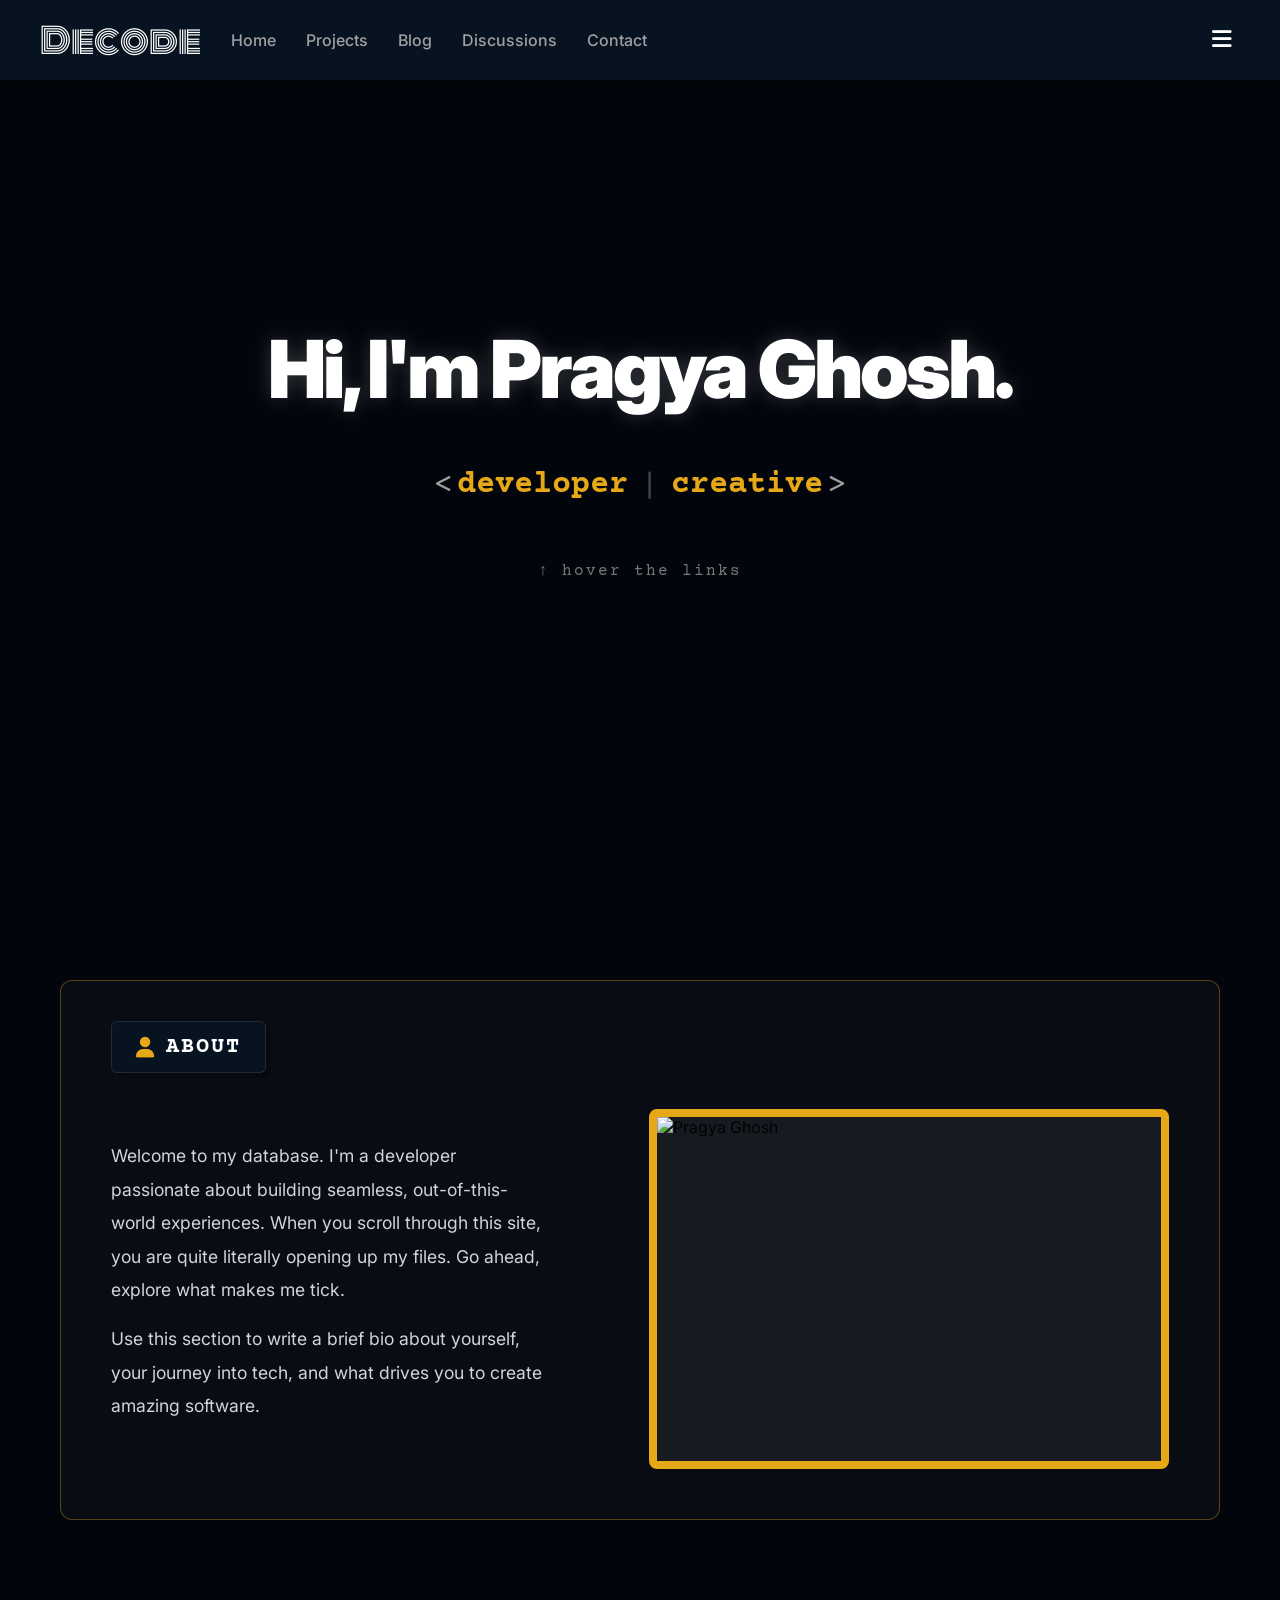
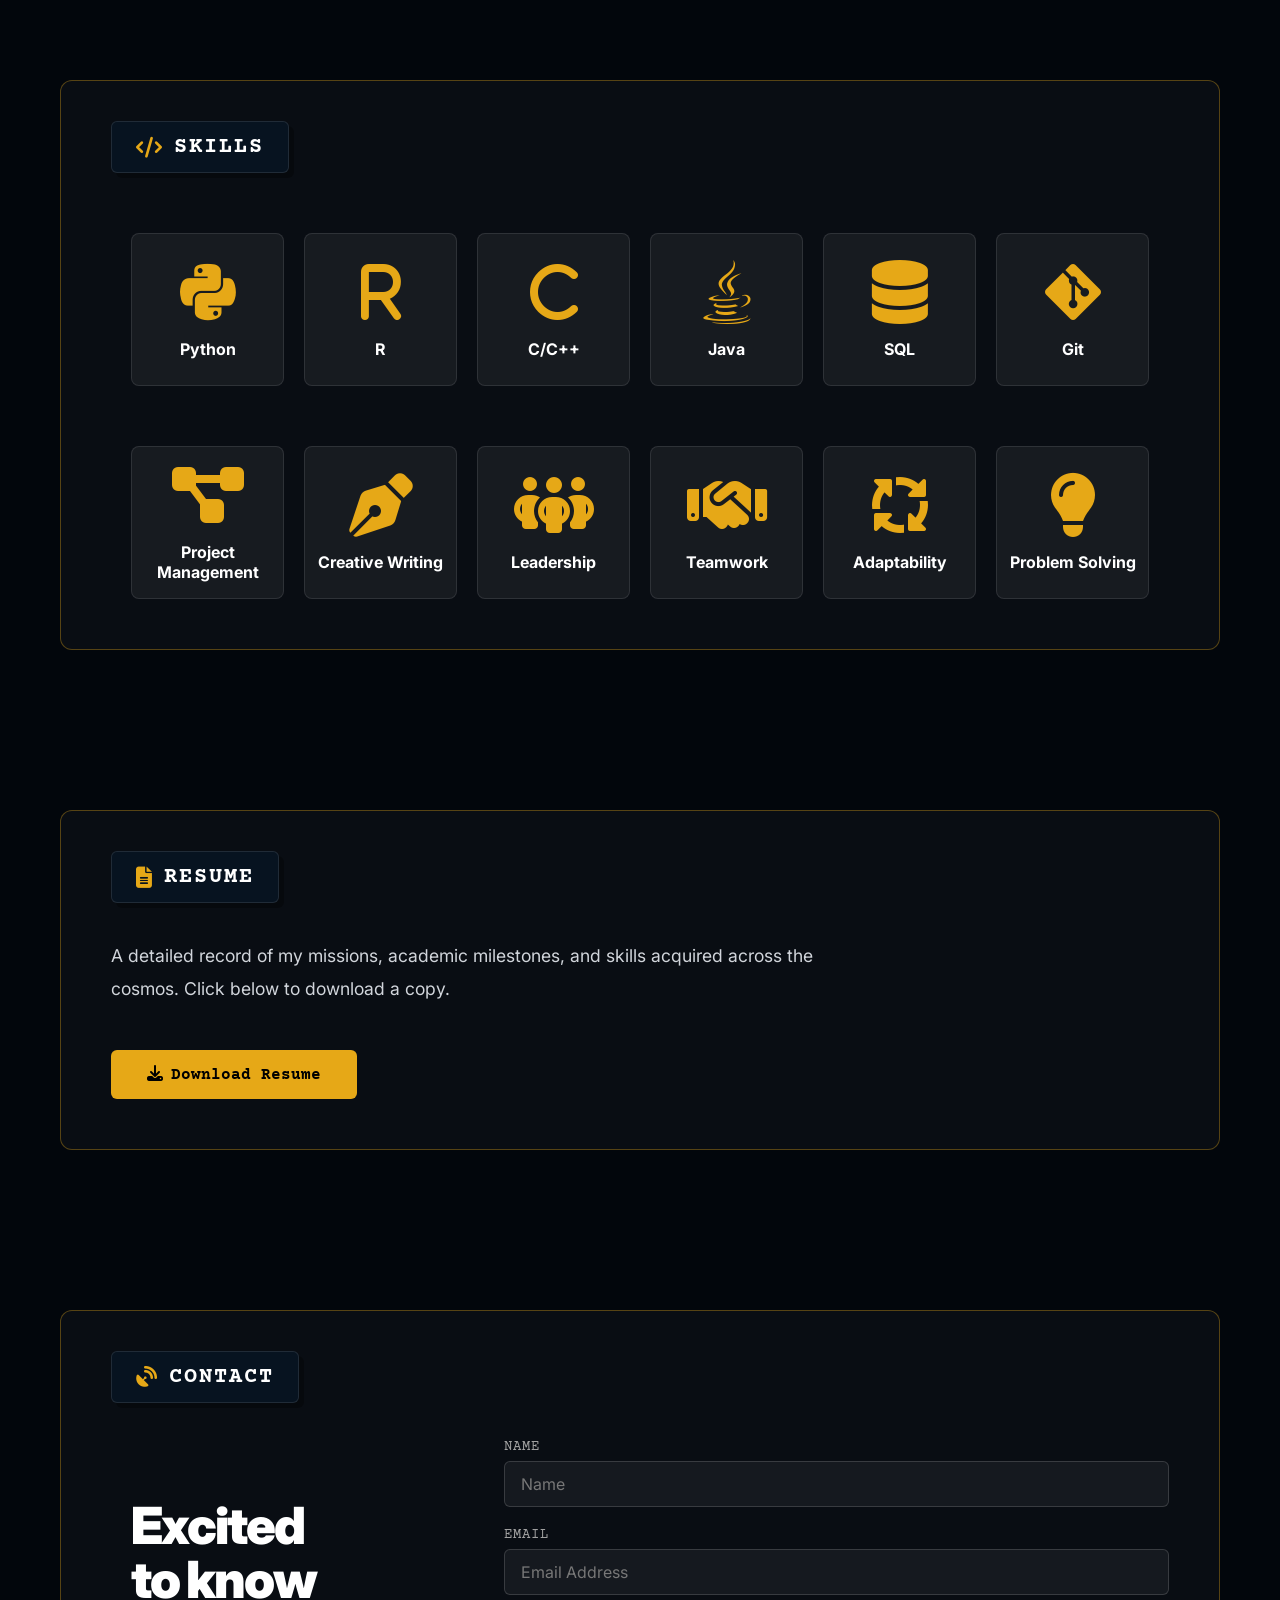
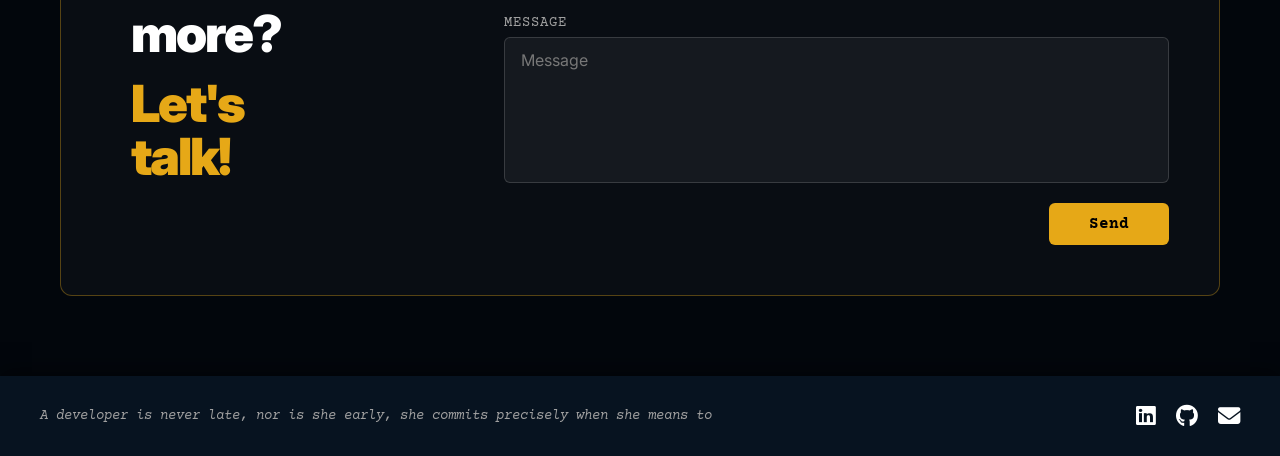
==== developer.html @ c783f222 "sidebar changes" ====
<!DOCTYPE html>
<html lang="en">
<head>
    <meta charset="UTF-8">
    <meta name="viewport" content="width=device-width, initial-scale=1.0">
    <title>Decode - Developer</title>
    <link rel="stylesheet" href="https://cdnjs.cloudflare.com/ajax/libs/font-awesome/6.4.0/css/all.min.css">
    <link rel="stylesheet" href="css/global.css">
    <link rel="stylesheet" href="css/developer.css">
</head>
<body>

    <!-- BACKGROUND -->
    

    <!-- NAVBAR -->
    <nav class="navbar">
        <div class="logo">Decode</div>
        <ul class="nav-links">
            <li><a href="developer.html#home">Home</a></li>
            <li><a href="developer.html#projects">Projects</a></li>
            <li><a href="developer.html#blog">Blog</a></li>
            <li><a href="developer.html">Discussions</a></li>
            <li><a href="developer.html#contact">Contact</a></li>
        </ul>
        <button class="menu-btn" id="menu-btn" title="Open Directory">
            <i class="fa-solid fa-bars"></i>
        </button>
    </nav>

    <!-- SIDEBAR OVERLAY -->
    <div class="sidebar-overlay" id="sidebar-overlay"></div>

    <!-- SIDEBAR -->
    <div class="sidebar" id="sidebar">
        <div class="sidebar-header">
            <h2>Directory</h2>
            <i class="fa-solid fa-xmark" id="close-btn"></i>
        </div>
        
        <ul class="sidebar-menu">
            <li>
                <a href="developer.html" class="main-link">Home</a>
                <ul class="submenu">
                    <li><a href="developer.html#projects" target="_blank">Projects</a></li>
                    <li><a href="developer.html#blog" target="_blank">Blog</a></li>
                    <li><a href="developer.html#discussions" target="_blank">Discussions</a></li>
                </ul>
            </li>

            <li>
                <a href="index.html" class="main-link" target="_blank">Decode</a>
                <ul class="submenu">
                    <li><a href="index.html#about" target="_blank">About</a></li>
                    <li><a href="index.html#skills" target="_blank">Skills</a></li>
                    <li><a href="index.html#resume" target="_blank">Resume</a></li>
                    <li><a href="index.html#contact" target="_blank">Contact</a></li>
                </ul>
            </li>
            
            <li>
                <a href="creative.html" class="main-link" target="_blank">Creative</a>
                <ul class="submenu">
                    <li><a href="creative.html#gallery" target="_blank">Gallery</a></li>
                    <li><a href="creative.html#blog" target="_blank">Blog</a></li>
                    <li><a href="creative.html#discussions" target="_blank">Discussions</a></li>
                </ul>
            </li>
        </ul>


    </div>

    <!-- HERO SECTION -->
    <section class="hero-section" id="home">
        <div class="hero-content">
            <h1 class="hero-title">Hi, I'm Pragya Ghosh.</h1>
            <div class="hero-subtitle">
                <span class="bracket">&lt;</span>
                <a href="developer.html" target="_blank">developer</a>
                <span class="divider">|</span>
                <a href="creative.html" target="_blank">creative</a>
                <span class="bracket">&gt;</span>
            </div>
            <div class="hero-hint">&#8593; hover the links</div>
        </div>
    </section>

    <!-- PORTFOLIO SECTIONS -->
    <div class="portfolio-content">

        <!-- ABOUT -->
        <section class="portfolio-section" id="about">
            <div class="section-panel">
                <div class="section-header">
                    <i class="fa-solid fa-user"></i>
                    <span>About</span>
                </div>
                <div class="section-inner about-layout">

                    <div class="about-text">
                        <p>Welcome to my database. I'm a developer passionate about building seamless, out-of-this-world experiences. When you scroll through this site, you are quite literally opening up my files. Go ahead, explore what makes me tick.</p>
                        <p>Use this section to write a brief bio about yourself, your journey into tech, and what drives you to create amazing software.</p>
                    </div>

                    <div class="about-photo-frame">
                        <img src="assets/images/my_img.png" alt="Pragya Ghosh">
                    </div>

                </div>
            </div>
        </section>

        <!-- SKILLS -->
        <section class="portfolio-section" id="skills">
            <div class="section-panel">
                <div class="section-header">
                    <i class="fa-solid fa-code"></i>
                    <span>Skills</span>
                </div>
                <div class="section-inner">
                    <div class="skills-grid">
                        <div class="skill-card">
                            <i class="fa-brands fa-python"></i>
                            <span>Python</span>
                        </div>
                        <div class="skill-card">
                            <i class="fa-solid fa-r"></i>
                            <span>R</span>
                        </div>
                        <div class="skill-card">
                            <i class="fa-solid fa-c"></i>
                            <span>C/C++</span>
                        </div>
                        <div class="skill-card">
                            <i class="fa-brands fa-java"></i>
                            <span>Java</span>
                        </div>
                        <div class="skill-card">
                            <i class="fa-solid fa-database"></i>
                            <span>SQL</span>
                        </div>
                        <div class="skill-card">
                            <i class="fa-brands fa-git-alt"></i>
                            <span>Git</span>
                        </div>
                    </div>
                    <div class="skills-grid soft">
                        <div class="skill-card">
                            <i class="fa-solid fa-diagram-project"></i>
                            <span>Project Management</span>
                        </div>
                        <div class="skill-card">
                            <i class="fa-solid fa-pen-nib"></i>
                            <span>Creative Writing</span>
                        </div>
                        <div class="skill-card">
                            <i class="fa-solid fa-people-group"></i>
                            <span>Leadership</span>
                        </div>
                        <div class="skill-card">
                            <i class="fa-solid fa-handshake"></i>
                            <span>Teamwork</span>
                        </div>
                        <div class="skill-card">
                            <i class="fa-solid fa-arrows-spin"></i>
                            <span>Adaptability</span>
                        </div>
                        <div class="skill-card">
                            <i class="fa-solid fa-lightbulb"></i>
                            <span>Problem Solving</span>
                        </div>
                    </div>
                </div>
            </div>
        </section>

        <!-- RESUME -->
        <section class="portfolio-section" id="resume">
            <div class="section-panel">
                <div class="section-header">
                    <i class="fa-solid fa-file-lines"></i>
                    <span>Resume</span>
                </div>
                <div class="section-inner">
                    <p>A detailed record of my missions, academic milestones, and skills acquired across the cosmos. Click below to download a copy.</p>
                    <a href="assets/docs/Pragya_Ghosh_Resume.pdf" download class="resume-btn">
                        <i class="fa-solid fa-download" style="margin-right: 8px;"></i>Download Resume
                    </a>
                </div>
            </div>
        </section>

        <!-- CONTACT -->
        <section class="portfolio-section" id="contact">
            <div class="section-panel">
                <div class="section-header">
                    <i class="fa-solid fa-satellite-dish"></i>
                    <span>Contact</span>
                </div>
                <div class="contact-layout">
                    <div class="contact-left">
                        <p class="contact-big">Excited<br>to know<br>more?</p>
                        <p class="contact-big contact-big--accent">Let's<br>talk!</p>
                    </div>
                    <div class="contact-right">
                        <form class="contact-form" action="https://formspree.io/f/mnjyygqz" method="POST">
                            <div class="form-group">
                                <label for="name">Name</label>
                                <input type="text" id="name" name="name" placeholder="Name" required>
                            </div>
                            <div class="form-group">
                                <label for="email">Email</label>
                                <input type="email" id="email" name="email" placeholder="Email Address" required>
                            </div>
                            <div class="form-group">
                                <label for="message">Message</label>
                                <textarea id="message" name="message" placeholder="Message" rows="6" required></textarea>
                            </div>
                            <button type="submit" class="contact-btn">Send</button>
                        </form>
                    </div>
                </div>
            </div>
        </section>

    </div>

    <!-- FOOTER -->
    <footer class="site-footer">
        <p class="footer-quote">A developer is never late, nor is she early, she commits precisely when she means to</p>
        <div class="footer-icons">
            <a href="https://www.linkedin.com/in/pragyaghosh-decode/" target="_blank"><i class="fa-brands fa-linkedin"></i></a>
            <a href="https://github.com/Pragya-Ghosh" target="_blank"><i class="fa-brands fa-github"></i></a>
            <a href="mailto:pragyarashmighosh@gmail.com"><i class="fa-solid fa-envelope"></i></a>
        </div>
    </footer>
</body>
</html>
---- css/global.css ----
/* Import Fonts */
@import url('https://fonts.googleapis.com/css2?family=Inter:wght@400;500;700;800;900&display=swap');
@import url('https://fonts.googleapis.com/css2?family=Monoton&display=swap');
@import url('https://fonts.googleapis.com/css2?family=Courier+Prime:wght@400;700&display=swap');

/* CSS Reset */
* {
    margin: 0;
    padding: 0;
    box-sizing: border-box;
}

html, body {
    width: 100%;
    min-height: 100%;
    background-color: #02060c;
    font-family: 'Inter', sans-serif;
    scroll-behavior: smooth;
    scroll-padding-top: 80px;
    position: relative;
}

:root {
    --global-nav-bg: #071320;
    --global-nav-text: #ffffff;
    --pers-accent: #e6a817;
    --void-bg: #02060c;
}

/* STARFIELD BACKGROUND */
.starfield {
    position: absolute;
    top: 0;
    left: 0;
    right: 0;
    bottom: 0;
    width: 100%;
    pointer-events: none;
    background-color: var(--void-bg);
    background-attachment: fixed;
    overflow: hidden;
}

.starfield::after {
    content: "";
    position: absolute;
    top: 0;
    left: 0;
    width: 100%;
    height: 100%;
    background: linear-gradient(
        to bottom,
        rgba(2, 6, 12, 0) 0%,
        rgba(2, 6, 12, 0) 15%,
        rgba(2, 6, 12, 0.55) 40%,
        rgba(2, 6, 12, 0.55) 100%
    );
}

/* GLOBAL NAVBAR */
.navbar {
    display: flex;
    justify-content: flex-start;
    gap: 30px;
    align-items: center;
    background-color: var(--global-nav-bg);
    padding: 0 40px;
    height: 80px;
    position: fixed;
    top: 0;
    width: 100%;
    z-index: 1000;
    box-shadow: 0 4px 20px rgba(0, 0, 0, 0.5);
}

.navbar .logo {
    font-family: 'Monoton', sans-serif;
    color: var(--global-nav-text);
    font-size: 2.2rem;
    font-weight: normal;
}

.nav-links {
    display: flex;
    list-style: none;
    gap: 30px;
    margin: 0;
    padding: 0;
}

.nav-links a {
    color: #a0a0a0;
    text-decoration: none;
    font-size: 1rem;
    font-weight: 500;
    transition: color 0.3s ease;
}

.nav-links a:hover {
    color: var(--pers-accent);
}

.nav-links a.active {
    color: var(--pers-accent);
    border-bottom: 2px solid var(--pers-accent);
    padding-bottom: 2px;
}

.menu-btn {
    margin-left: auto;
    background: none;
    border: none;
    color: #ffffff;
    font-size: 1.4rem;
    cursor: pointer;
    padding: 8px;
    transition: transform 0.3s ease, color 0.3s ease;
}

.menu-btn:hover {
    color: var(--pers-accent);
}

/* SIDEBAR & OVERLAY */
.sidebar-overlay {
    position: fixed;
    top: 0;
    left: 0;
    width: 100%;
    height: 100%;
    background: rgba(0, 0, 0, 0.7);
    z-index: 1500;
    opacity: 0;
    visibility: hidden;
    transition: all 0.3s ease;
    backdrop-filter: blur(3px); 
}

.sidebar-overlay.active {
    opacity: 1;
    visibility: visible;
}

.sidebar {
    position: fixed;
    top: 0;           
    right: -550px;
    width: 480px;
    height: 100vh;   
    background-color: var(--pers-accent); 
    z-index: 2000;
    padding: 60px 50px;
    box-shadow: -10px 0 30px rgba(0, 0, 0, 0.8);
    transition: right 0.4s cubic-bezier(0.77, 0, 0.175, 1); 
    display: flex;
    flex-direction: column;
    gap: 40px;
    overflow-y: auto;  
}

.sidebar.active {
    right: 0; /* Slides into view */
}

.sidebar-header {
    display: flex;
    justify-content: space-between;
    align-items: center;
    border-bottom: 4px solid #000; 
    padding-bottom: 15px;
}

.sidebar-header h2 {
    font-family: 'Courier Prime', monospace;
    color: #000;
    font-size: 1.5rem;
    font-weight: 700;
    text-transform: uppercase;
    letter-spacing: 2px;
}

#close-btn {
    font-size: 2rem;
    color: #000;
    cursor: pointer;
    transition: transform 0.2s ease;
}

#close-btn:hover {
    transform: scale(1.2);
}

.sidebar-menu {
    list-style: none;
    display: flex;
    flex-direction: column;
    gap: 30px;
}

.main-link {
    font-size: 1.8rem;
    font-weight: 900;
    color: #000;
    text-decoration: none;
    display: block;
    margin-bottom: 12px;
    text-transform: uppercase;
    letter-spacing: -1px;
    transition: color 0.3s ease;
}

.main-link:hover {
    color: #ffffff;
}

.submenu {
    list-style: none;
    display: flex;
    flex-direction: column;
    gap: 12px;
    padding-bottom: 20px;
    padding-left: 20px;
    border-left: 3px solid rgba(0, 0, 0, 0.2);
}

.submenu a {
    color: #222;
    text-decoration: none;
    font-size: 1.1rem;
    font-weight: 700;
    transition: color 0.3s ease, padding-left 0.3s ease;
}

.submenu a:hover {
    color: #ffffff;
    padding-left: 5px; 
}

/* HERO SECTION */
.hero-section {
    height: 100vh;
    display: flex;
    justify-content: center;
    align-items: center;
    position: relative;
    overflow: hidden;
    margin-top: 0;
}

.hero-content {
    display: flex;
    flex-direction: column;
    align-items: center;
    gap: 50px;
    z-index: 10;
}

.hero-title {
    font-size: 5rem;
    font-weight: 900;
    color: #ffffff;
    letter-spacing: -3px;
    text-align: center;
    text-shadow: 0 0 20px rgba(255, 255, 255, 0.2);
    padding: 0 20px;
    margin-bottom: 0;
}

.hero-subtitle {
    font-family: 'Courier Prime', monospace;
    font-size: 2rem;
    display: flex;
    align-items: center;
    gap: 4px;
    z-index: 10;
    color: #a0a0a0;
}

.hero-subtitle .bracket { 
    color: #a0a0a0; 
}

.hero-subtitle .divider {
    color: #444;
    margin: 0 8px;
}

.hero-subtitle a {
    color: var(--pers-accent);
    text-decoration: none;
    font-weight: 700;
    border-bottom: 1px solid transparent;
    transition: color 0.3s ease, border-bottom-color 0.3s ease;
}

.hero-subtitle a:hover {
    color: #ffffff;
    border-bottom-color: var(--pers-accent);
}

.hero-hint {
    font-family: 'Courier Prime', monospace;
    font-size: 1rem;
    color: #777;
    letter-spacing: 2px;
    text-transform: lowercase;
    margin-top: 8px;
}

/* SPARKLE STARS */
.star {
    position: absolute;
    background-color: #ffffff;
    border-radius: 50%;
    animation: twinkle linear infinite;
}

@keyframes twinkle {
    0% { opacity: 0.1; transform: scale(0.5); }
    50% { opacity: 1; transform: scale(1.2); box-shadow: 0 0 10px #fff, 0 0 20px var(--pers-accent); }
    100% { opacity: 0.1; transform: scale(0.5); }
}

/* PORTFOLIO SECTIONS */
.portfolio-content {
    position: relative;
    z-index: 100;
}

.portfolio-section {
    padding: 80px 60px;
}

/* SECTION HEADER TAB */
.section-header {
    display: flex;
    align-items: center;
    width: fit-content;
    gap: 12px;
    background-color: var(--global-nav-bg); 
    border: 1px solid rgba(255,255,255,0.1); 
    border-radius: 6px;
    padding: 12px 24px;
    margin: 0 0 36px 0;
    box-shadow: 5px 5px 0px rgba(0,0,0,0.3); 
}

.section-header i {
    color: var(--pers-accent);
    font-size: 1.3rem;
}

.section-header span {
    font-family: 'Courier Prime', monospace;
    font-size: 1.4rem;
    font-weight: 700;
    color: #ffffff;
    text-transform: uppercase;
    letter-spacing: 2px;
}

/* SECTION PANEL */
.section-panel {
    border: 1px solid rgba(230, 168, 23, 0.35);
    border-radius: 12px;
    background-color: rgba(255, 255, 255, 0.03);
    padding: 40px 50px 50px;
    max-width: 1200px;
    margin: 0 auto;
}

/* SECTION INNER */
.section-inner p {
    font-size: 1.1rem;
    line-height: 1.9;
    max-width: 750px;
    color: #d1d5db;
    margin-bottom: 16px;
}

/* ABOUT LAYOUT & PHOTO FRAME */
.about-layout {
    display: flex;
    align-items: center; 
    justify-content: flex-start; 
    gap: 100px; 
    width: 100%; 
}

.about-text {
    flex: 1; 
}

.about-text p {
    max-width: none; 
}

.about-photo-frame {
    flex-shrink: 0; 
    width: 520px; 
    height: 360px; 
    border: 8px solid var(--pers-accent); 
    border-radius: 8px; 
    overflow: hidden; 
    background-color: rgba(255,255,255,0.06); 
}

.about-photo-frame img {
    width: 100%;
    height: 100%;
    object-fit: cover; 
    display: block;
    transition: transform 0.4s ease;
}

/* SKILL CARDS GRID */
.skills-grid {
    display: grid;
    grid-template-columns: repeat(6, minmax(0, 1fr)); /* Forces 6 columns in one row */
    gap: 20px; 
    margin: 60px auto; 
    max-width: 1100px; 
    padding: 0 20px; 
}

.skills-grid.soft {
    margin-top: 60px;
    margin-bottom: 0;
}

.skill-card {
    background-color: rgba(255,255,255,0.06);
    border: 1px solid rgba(255,255,255,0.1);
    border-radius: 8px; 
    aspect-ratio: 1 / 1; 
    display: flex;
    flex-direction: column;
    justify-content: center; 
    align-items: center;
    gap: 16px;
    padding: 10px; 
    transition: background-color 0.3s ease, border-color 0.3s ease, transform 0.2s ease;
    cursor: default;
}

.skill-card span {
    font-size: clamp(0.8rem, 2vw, 1rem);
    font-weight: 700; 
    color: #ffffff; 
    text-align: center;
    line-height: 1.2;
    word-break: break-word;
}

.skill-card i {
    font-size: clamp(2.5rem, 6vw, 4rem); 
    color: var(--pers-accent);
}

/* RESUME BUTTON */
.resume-btn {
    display: inline-block;
    background-color: var(--pers-accent);
    color: #000;
    text-decoration: none;
    padding: 15px 36px;
    font-weight: bold;
    border-radius: 6px;
    margin-top: 28px;
    font-family: 'Courier Prime', monospace;
    font-size: 1rem;
    transition: background-color 0.3s ease, transform 0.2s ease;
}

.resume-btn:hover {
    background-color: #ffffff;
    transform: translateY(-2px);
}

/* CONTACT LAYOUT */
.contact-layout {
    display: grid;
    grid-template-columns: 1fr 2fr;
    gap: 60px;
    align-items: center;
}
 
.contact-left {
    display: flex;
    flex-direction: column;
    gap: 0;
    padding-left: 20px;
}

.contact-big {
    font-size: clamp(2.5rem, 4vw, 4.5rem);
    font-weight: 900;
    color: #ffffff;
    line-height: 1.05;
    letter-spacing: -2px;
}

.contact-big--accent {
    color: var(--pers-accent);
    margin-top: 16px;
    padding-left: 0;
}
 
/* CONTACT FORM */
.contact-form {
    display: flex;
    flex-direction: column;
    gap: 20px;
}
 
.form-group {
    display: flex;
    flex-direction: column;
    gap: 6px;
}
 
.form-group label {
    font-family: 'Courier Prime', monospace;
    font-size: 0.85rem;
    color: #a0a0a0;
    letter-spacing: 1px;
    text-transform: uppercase;
}
 
.form-group input,
.form-group textarea {
    background-color: rgba(255,255,255,0.05);
    border: 1px solid rgba(255,255,255,0.15);
    border-radius: 6px;
    padding: 12px 16px;
    color: #ffffff;
    font-family: 'Inter', sans-serif;
    font-size: 1rem;
    outline: none;
    transition: border-color 0.3s ease, background-color 0.3s ease;
    resize: none;
}
 
.form-group input::placeholder,
.form-group textarea::placeholder {
    color: #777;
}
 
.form-group input:focus,
.form-group textarea:focus {
    border-color: var(--pers-accent);
    background-color: rgba(230, 168, 23, 0.05);
}
 
.contact-form .contact-btn {
    align-self: flex-end;
    margin-top: 0;
    padding: 12px 40px;
    cursor: pointer;
    border: none;
    font-size: 1rem;
    background-color: var(--pers-accent);
    color: #000;
    font-weight: bold;
    border-radius: 6px;
    font-family: 'Courier Prime', monospace;
    transition: background-color 0.3s ease, transform 0.2s ease;
    display: inline-block;
    text-decoration: none;
}

.contact-form .contact-btn:hover {
    background-color: #ffffff;
    transform: translateY(-2px);
}

/* FOOTER */
.site-footer {
    background-color: var(--global-nav-bg);
    display: flex;
    justify-content: space-between;
    align-items: center;
    padding: 0 40px;
    height: 80px;
    z-index: 200;
    position: relative;
    box-shadow: 0 -4px 20px rgba(0, 0, 0, 0.5);
}

.footer-quote {
    font-family: 'Courier Prime', monospace;
    font-size: 0.9rem;
    color: #a0a0a0;
    font-style: italic;
    max-width: 60%;
}

.footer-icons {
    display: flex;
    gap: 20px;
    align-items: center;
}

.footer-icons a {
    color: #ffffff;
    font-size: 1.4rem;
    text-decoration: none;
    transition: transform 0.3s ease, color 0.3s ease;
}

.footer-icons a:hover {
    color: var(--pers-accent);
    transform: translateY(-3px);
}

/* MOBILE */
@media (max-width: 850px) {
    .navbar {
        height: auto;
        padding: 15px 24px;
        flex-direction: row; /* Keeps logo and button on the same line */
        flex-wrap: wrap; 
        justify-content: space-between; 
        gap: 15px 0; 
    }

    .menu-btn { 
        margin-left: 0; 
        order: 2;
    }

    .nav-links {
        width: 100%; /* Forces the links to drop down */
        order: 3; 
        justify-content: left; 
        flex-wrap: wrap; 
        gap: 15px; 
    }

    .sidebar {
        width: 320px;
        height: 100vh;    
        padding: 40px 30px;
    }


    html { 
        scroll-padding-top: 160px; 
    }

    .hero-section {
        padding-top: 140px; 
        min-height: 100vh; 
    }

    .hero-content {
        gap: 16px; 
    }

    .hero-title {
        font-size: clamp(2.5rem, 8vw, 3.5rem); 
        letter-spacing: -2px;
        line-height: 1.1; /* Keeps it tightly packed if it drops to two lines */
    }

    .hero-subtitle { 
        font-size: clamp(1rem, 4.5vw, 1.4rem); 
        flex-wrap: wrap; 
        justify-content: center;
    }

    .portfolio-section {
        padding: 50px 24px;
    }

    .section-panel {
        padding: 24px;
    }

    .about-layout {
        flex-direction: column-reverse; 
        gap: 40px;
        text-align: center; 
    }
    
    .about-photo-frame {
        width: 250px; 
        height: 250px;
    }

    .skills-grid {
        grid-template-columns: repeat(3, minmax(0, 1fr)); /* 3 columns for tablet */
        gap: 16px;
        margin-top: 30px;
        padding: 0 20px;
    }
    
    .skills-grid.soft {
        margin-top: 30px;
        margin-bottom: 0;
    }

    .contact-layout {
        display: flex; 
        flex-direction: column; 
        gap: 40px;
    }
    
    .contact-left {
        padding-left: 0;
        text-align: center; 
    }

    .contact-big {
        font-size: 2.8rem;
    }

    .contact-big--accent {
        padding-left: 0; 
        margin-top: 10px;
    }

    .site-footer {
        flex-direction: column;
        height: auto;
        padding: 20px;
        gap: 12px;
        text-align: center;
    }
    .footer-quote { 
        max-width: 100%; 
    }
}

@media (max-width: 480px) {
    .skills-grid {
        grid-template-columns: repeat(2, minmax(0, 1fr)); /* 2 columns for phones */
    }
}
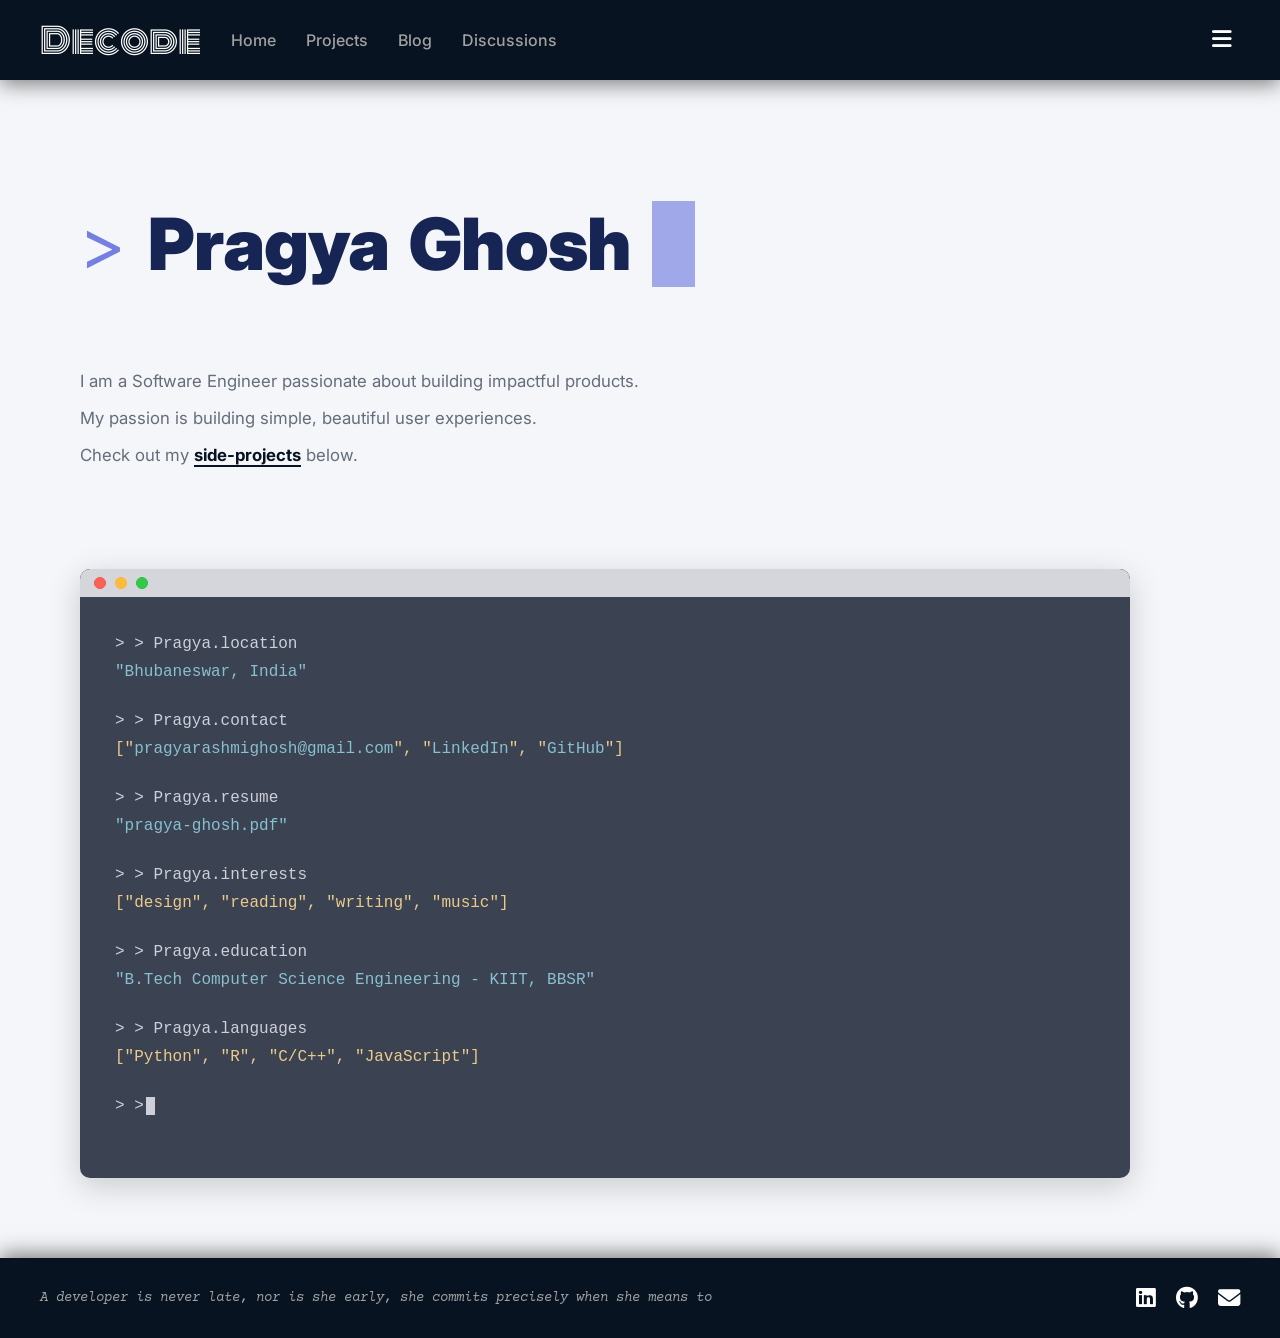
==== commit 77eac342: "home for dev.html" ====
--- a/developer.html
+++ b/developer.html
@@ -5,14 +5,11 @@
     <meta name="viewport" content="width=device-width, initial-scale=1.0">
     <title>Decode - Developer</title>
     <link rel="stylesheet" href="https://cdnjs.cloudflare.com/ajax/libs/font-awesome/6.4.0/css/all.min.css">
+    <link href="https://fonts.googleapis.com/css2?family=Raleway:wght@300;400&display=swap" rel="stylesheet">
     <link rel="stylesheet" href="css/global.css">
     <link rel="stylesheet" href="css/developer.css">
 </head>
 <body>
-
-    <!-- BACKGROUND -->
-    
-
     <!-- NAVBAR -->
     <nav class="navbar">
         <div class="logo">Decode</div>
@@ -21,7 +18,6 @@
             <li><a href="developer.html#projects">Projects</a></li>
             <li><a href="developer.html#blog">Blog</a></li>
             <li><a href="developer.html">Discussions</a></li>
-            <li><a href="developer.html#contact">Contact</a></li>
         </ul>
         <button class="menu-btn" id="menu-btn" title="Open Directory">
             <i class="fa-solid fa-bars"></i>
@@ -37,7 +33,6 @@
             <h2>Directory</h2>
             <i class="fa-solid fa-xmark" id="close-btn"></i>
         </div>
-        
         <ul class="sidebar-menu">
             <li>
                 <a href="developer.html" class="main-link">Home</a>
@@ -47,7 +42,6 @@
                     <li><a href="developer.html#discussions" target="_blank">Discussions</a></li>
                 </ul>
             </li>
-
             <li>
                 <a href="index.html" class="main-link" target="_blank">Decode</a>
                 <ul class="submenu">
@@ -57,7 +51,6 @@
                     <li><a href="index.html#contact" target="_blank">Contact</a></li>
                 </ul>
             </li>
-            
             <li>
                 <a href="creative.html" class="main-link" target="_blank">Creative</a>
                 <ul class="submenu">
@@ -67,163 +60,69 @@
                 </ul>
             </li>
         </ul>
-
-
     </div>
 
     <!-- HERO SECTION -->
-    <section class="hero-section" id="home">
+    <section class="developer-hero" id="home">
         <div class="hero-content">
-            <h1 class="hero-title">Hi, I'm Pragya Ghosh.</h1>
-            <div class="hero-subtitle">
-                <span class="bracket">&lt;</span>
-                <a href="developer.html" target="_blank">developer</a>
-                <span class="divider">|</span>
-                <a href="creative.html" target="_blank">creative</a>
-                <span class="bracket">&gt;</span>
-            </div>
-            <div class="hero-hint">&#8593; hover the links</div>
+            <h1 class="hero-title">
+                <span class="prompt-arrow">&gt;</span>
+                <span class="typewriter">Pragya Ghosh</span><span class="type-cursor"></span>
+            </h1>
+            <p>I am a Software Engineer passionate about building impactful products.</p>
+            <p>My passion is building simple, beautiful user experiences.</p>
+            <p>Check out my <a href="#projects">side-projects</a> below.</p>
         </div>
     </section>
 
-    <!-- PORTFOLIO SECTIONS -->
-    <div class="portfolio-content">
+    <!-- TERMINAL INFO WIDGET -->
+    <div class="terminal-wrapper">
+        <div class="terminal">
 
-        <!-- ABOUT -->
-        <section class="portfolio-section" id="about">
-            <div class="section-panel">
-                <div class="section-header">
-                    <i class="fa-solid fa-user"></i>
-                    <span>About</span>
+            <div class="terminal-chrome">
+                <span class="dot dot-red"></span>
+                <span class="dot dot-yellow"></span>
+                <span class="dot dot-green"></span>
+            </div>
+
+            <div class="terminal-body">
+
+                <div class="terminal-row">
+                    <span class="t-prompt">&gt; Pragya.location</span>
+                    <span class="t-string">"Bhubaneswar, India"</span>
                 </div>
-                <div class="section-inner about-layout">
 
-                    <div class="about-text">
-                        <p>Welcome to my database. I'm a developer passionate about building seamless, out-of-this-world experiences. When you scroll through this site, you are quite literally opening up my files. Go ahead, explore what makes me tick.</p>
-                        <p>Use this section to write a brief bio about yourself, your journey into tech, and what drives you to create amazing software.</p>
-                    </div>
+                <div class="terminal-row">
+                    <span class="t-prompt">&gt; Pragya.contact</span>
+                    <span class="t-array">["<a class="t-link" href="mailto:pragyarashmighosh@gmail.com">pragyarashmighosh@gmail.com</a>", "<a class="t-link" href="https://www.linkedin.com/in/pragyaghosh-decode/" target="_blank">LinkedIn</a>", "<a class="t-link" href="https://github.com/Pragya-Ghosh" target="_blank">GitHub</a>"]</span>
+                </div>
 
-                    <div class="about-photo-frame">
-                        <img src="assets/images/my_img.png" alt="Pragya Ghosh">
-                    </div>
+                <div class="terminal-row">
+                    <span class="t-prompt">&gt; Pragya.resume</span>
+                    <span class="t-string">"<a class="t-link" href="assets/docs/Pragya_Ghosh_Resume.pdf">pragya-ghosh.pdf</a>"</span>
+                </div>
 
+                <div class="terminal-row">
+                    <span class="t-prompt">&gt; Pragya.interests</span>
+                    <span class="t-array">["design", "reading", "writing", "music"]</span>
                 </div>
+
+                <div class="terminal-row">
+                    <span class="t-prompt">&gt; Pragya.education</span>
+                    <span class="t-string">"B.Tech Computer Science Engineering - KIIT, BBSR"</span>
+                </div>
+
+                <div class="terminal-row">
+                    <span class="t-prompt">&gt; Pragya.languages</span>
+                    <span class="t-array">["Python", "R", "C/C++", "JavaScript"]</span>
+                </div>
+
+                <div class="terminal-row">
+                    <span class="t-prompt">&gt;<span class="t-cursor"></span></span>
+                </div>
+
             </div>
-        </section>
-
-        <!-- SKILLS -->
-        <section class="portfolio-section" id="skills">
-            <div class="section-panel">
-                <div class="section-header">
-                    <i class="fa-solid fa-code"></i>
-                    <span>Skills</span>
-                </div>
-                <div class="section-inner">
-                    <div class="skills-grid">
-                        <div class="skill-card">
-                            <i class="fa-brands fa-python"></i>
-                            <span>Python</span>
-                        </div>
-                        <div class="skill-card">
-                            <i class="fa-solid fa-r"></i>
-                            <span>R</span>
-                        </div>
-                        <div class="skill-card">
-                            <i class="fa-solid fa-c"></i>
-                            <span>C/C++</span>
-                        </div>
-                        <div class="skill-card">
-                            <i class="fa-brands fa-java"></i>
-                            <span>Java</span>
-                        </div>
-                        <div class="skill-card">
-                            <i class="fa-solid fa-database"></i>
-                            <span>SQL</span>
-                        </div>
-                        <div class="skill-card">
-                            <i class="fa-brands fa-git-alt"></i>
-                            <span>Git</span>
-                        </div>
-                    </div>
-                    <div class="skills-grid soft">
-                        <div class="skill-card">
-                            <i class="fa-solid fa-diagram-project"></i>
-                            <span>Project Management</span>
-                        </div>
-                        <div class="skill-card">
-                            <i class="fa-solid fa-pen-nib"></i>
-                            <span>Creative Writing</span>
-                        </div>
-                        <div class="skill-card">
-                            <i class="fa-solid fa-people-group"></i>
-                            <span>Leadership</span>
-                        </div>
-                        <div class="skill-card">
-                            <i class="fa-solid fa-handshake"></i>
-                            <span>Teamwork</span>
-                        </div>
-                        <div class="skill-card">
-                            <i class="fa-solid fa-arrows-spin"></i>
-                            <span>Adaptability</span>
-                        </div>
-                        <div class="skill-card">
-                            <i class="fa-solid fa-lightbulb"></i>
-                            <span>Problem Solving</span>
-                        </div>
-                    </div>
-                </div>
-            </div>
-        </section>
-
-        <!-- RESUME -->
-        <section class="portfolio-section" id="resume">
-            <div class="section-panel">
-                <div class="section-header">
-                    <i class="fa-solid fa-file-lines"></i>
-                    <span>Resume</span>
-                </div>
-                <div class="section-inner">
-                    <p>A detailed record of my missions, academic milestones, and skills acquired across the cosmos. Click below to download a copy.</p>
-                    <a href="assets/docs/Pragya_Ghosh_Resume.pdf" download class="resume-btn">
-                        <i class="fa-solid fa-download" style="margin-right: 8px;"></i>Download Resume
-                    </a>
-                </div>
-            </div>
-        </section>
-
-        <!-- CONTACT -->
-        <section class="portfolio-section" id="contact">
-            <div class="section-panel">
-                <div class="section-header">
-                    <i class="fa-solid fa-satellite-dish"></i>
-                    <span>Contact</span>
-                </div>
-                <div class="contact-layout">
-                    <div class="contact-left">
-                        <p class="contact-big">Excited<br>to know<br>more?</p>
-                        <p class="contact-big contact-big--accent">Let's<br>talk!</p>
-                    </div>
-                    <div class="contact-right">
-                        <form class="contact-form" action="https://formspree.io/f/mnjyygqz" method="POST">
-                            <div class="form-group">
-                                <label for="name">Name</label>
-                                <input type="text" id="name" name="name" placeholder="Name" required>
-                            </div>
-                            <div class="form-group">
-                                <label for="email">Email</label>
-                                <input type="email" id="email" name="email" placeholder="Email Address" required>
-                            </div>
-                            <div class="form-group">
-                                <label for="message">Message</label>
-                                <textarea id="message" name="message" placeholder="Message" rows="6" required></textarea>
-                            </div>
-                            <button type="submit" class="contact-btn">Send</button>
-                        </form>
-                    </div>
-                </div>
-            </div>
-        </section>
-
+        </div>
     </div>
 
     <!-- FOOTER -->
@@ -235,5 +134,8 @@
             <a href="mailto:pragyarashmighosh@gmail.com"><i class="fa-solid fa-envelope"></i></a>
         </div>
     </footer>
+
+    <script src="js/script.js"></script>
+
 </body>
 </html>
--- a/css/global.css
+++ b/css/global.css
@@ -12,12 +12,22 @@
 
 html, body {
     width: 100%;
-    min-height: 100%;
+    min-height: 100vh;
     background-color: #02060c;
     font-family: 'Inter', sans-serif;
     scroll-behavior: smooth;
     scroll-padding-top: 80px;
     position: relative;
+    display: flex;
+    flex-direction: column;
+}
+
+html {
+    overflow-x: clip;
+}
+
+body {
+    overflow-x: hidden;
 }
 
 :root {
@@ -585,6 +595,7 @@
     z-index: 200;
     position: relative;
     box-shadow: 0 -4px 20px rgba(0, 0, 0, 0.5);
+    margin-top: auto;
 }
 
 .footer-quote {
@@ -593,6 +604,10 @@
     color: #a0a0a0;
     font-style: italic;
     max-width: 60%;
+}
+
+.footer-quote:hover {
+    color: var(--pers-accent);
 }
 
 .footer-icons {
--- a/css/developer.css
+++ b/css/developer.css
@@ -0,0 +1,289 @@
+/* BG CHANGE */
+body {
+    background-color: #f4f6f9;
+}
+
+.starfield {
+    display: none;
+}
+
+/* HERO SECTION */
+.developer-hero {
+    display: flex;
+    flex-direction: column;
+    align-items: flex-start;
+    width: 100%;
+    max-width: 1200px;
+
+    margin: 140px auto 0; 
+    
+    padding-left: clamp(20px, 4vw, 40px);
+    padding-right: clamp(20px, 4vw, 40px);
+}
+
+/* HERO CONTENT WRAPPER*/
+.developer-hero .hero-content {
+    display: flex;
+    flex-direction: column;
+    align-items: flex-start;
+    text-align: left;
+    gap: 0;
+    width: 100%;
+}
+
+/* HERO TITLE*/
+.developer-hero .hero-title {
+    color: #172554; 
+    
+
+    font-family: 'Inter', sans-serif; 
+    
+    font-size: clamp(3rem, 6vw, 4.5rem);
+    font-weight: 900; 
+    
+    text-align: left;
+    margin: 50px 0 70px 0; 
+    padding: 0;
+    text-shadow: none;
+    display: flex;
+    align-items: center;
+    line-height: 1.5; 
+    letter-spacing: -1px; 
+    word-spacing: 8px;
+}
+
+/* PROMPT ARROW */
+.prompt-arrow {
+    margin-right: 24px;
+    flex-shrink: 0;
+    color: #747fe0;
+    font-weight: 400;
+}
+
+/* TYPEWRITER */
+.typewriter {
+    display: inline-block;
+    overflow: hidden;
+    white-space: nowrap;
+    width: 0;
+    animation: typing 0.8s steps(12, end) forwards;
+    animation-delay: 0.5s;
+}
+
+@keyframes typing {
+    from { width: 0; }
+    to   { width: 7em; } 
+}
+
+/* RIDING CURSOR */
+.type-cursor {
+    display: inline-block;
+    width: 0.6em;
+    height: 1.2em;
+    background-color: rgba(116, 127, 224, 0.65);
+    vertical-align: -0.15em;
+    flex-shrink: 0;
+    margin-left: 0;
+    animation: caret 1s steps(1) infinite;
+}
+
+/* CARET ANIMATION*/
+@keyframes caret {
+    50% { background-color: transparent; }
+}
+
+/* INTRO PARAGRAPHS */
+.developer-hero p {
+    color: #646d7a;
+    font-size: 1.05rem;
+    line-height: 1.6;
+    font-weight: 400;
+    margin: 0 0 10px 0; 
+}
+
+.developer-hero p:last-of-type {
+    margin-bottom: 0;
+}
+
+.developer-hero p a {
+    color: var(--global-nav-bg);
+    font-weight: 700;
+    text-decoration: none;
+    border-bottom: 2px solid currentColor;
+}
+
+.developer-hero p a:hover {
+    opacity: 0.7;
+}
+
+/* TERMINAL WRAPPER */
+.terminal-wrapper {
+    width: 100%;
+    max-width: 1200px;
+    margin: 100px auto 80px auto; 
+    padding-left: clamp(20px, 4vw, 40px);
+    padding-right: clamp(20px, 4vw, 40px);
+    box-sizing: border-box;
+}
+
+/* TERMINAL WINDOW */
+.terminal {
+    background: #3b4252;
+    border-radius: 10px;
+    overflow: hidden;
+    box-shadow: 0 8px 32px rgba(0,0,0,0.18);
+    font-family: Monaco, Consolas, 'Lucida Console', monospace;
+    width: 100%;
+    max-width: 1050px;
+}
+
+/* TERMINAL CHROME (macOS dots) */
+.terminal-chrome {
+    background: #d4d6db;
+    border-radius: 10px 10px 0 0;
+    padding: 0 14px;
+    height: 28px;
+    display: flex;
+    align-items: center;
+    gap: 0;
+}
+
+.dot {
+    width: 12px;
+    height: 12px;
+    border-radius: 50%;
+    margin-left: 9px;
+}
+
+.dot:first-child {
+    margin-left: 0;
+}
+
+.dot-red    { background-color: #f96256; border: 1px solid #f65549; }
+.dot-yellow { background-color: #fdbc3d; border: 1px solid #ffb524; }
+.dot-green  { background-color: #33c948; border: 1px solid #2dbb41; }
+
+/* TERMINAL BODY*/
+.terminal-body {
+    padding: 0;
+    color: #cdd0d9;
+    font-size: 1rem;
+    line-height: 24px;
+    border-radius: 0 0 4px 4px;
+}
+
+/* TERMINAL ROWS */
+.terminal-row {
+    line-height: 24px;
+    margin-bottom: 25px;
+    margin-left: 35px;
+    margin-right: 35px;
+}
+
+.terminal-row:first-child {
+    margin-top: 35px;
+}
+
+.terminal-row:last-child {
+    margin-bottom: 60px;
+}
+
+/* TERMINAL TEXT TYPES */
+.t-prompt {
+    color: #cdd0d9;
+    display: block;
+    margin-bottom: 4px;
+}
+
+.t-prompt::before {
+    content: "> ";
+}
+
+.t-string {
+    color: #88c0d0;
+    display: block;
+}
+
+.t-array {
+    color: #ebcb8b;
+    display: block;
+}
+
+/* TERMINAL LINKS */
+.t-link {
+    color: #88c0d0;
+    text-decoration: none;
+}
+
+.t-link:hover {
+    text-decoration: underline;
+}
+
+/* TERMINAL BLINKING CURSOR */
+.t-cursor {
+    display: inline-block;
+    width: 0.6em;
+    height: 1.1em;
+    background: #cdd0d9;
+    vertical-align: text-bottom;
+    margin-left: 2px;
+    animation: caret 1s steps(1) infinite;
+}
+
+
+
+
+/* --- TABLET --- */
+@media (max-width: 1024px) {
+    .developer-hero {
+        padding-left: 40px;
+        padding-right: 40px;
+    }
+
+    .terminal-wrapper {
+        padding-left: 40px;
+        padding-right: 40px;
+    }
+}
+
+/* --- MOBILE --- */
+@media (max-width: 850px) {
+    .developer-hero {
+        margin-top: 170px; 
+        padding-left: 24px;
+        padding-right: 24px;
+    }
+
+    .developer-hero .hero-title {
+        font-size: clamp(2.2rem, 7vw, 3.2rem);
+        margin: 20px 0 35px 0; 
+    }
+    
+    .developer-hero p {
+        font-size: 1.05rem;
+        line-height: 1.5;
+        margin: 0 0 10px 0;
+    }
+
+    .terminal-wrapper {
+        padding-left: 24px;
+        padding-right: 24px;
+
+        margin-top: 60px; 
+        margin-bottom: 60px;
+    }
+
+    .terminal-body {
+        font-size: 0.9rem;
+    }
+
+    .terminal-row {
+        margin-left: 20px;
+        margin-right: 20px;
+        margin-bottom: 20px;
+    }
+    
+    .terminal-row:first-child {
+        margin-top: 25px;
+    }
+}
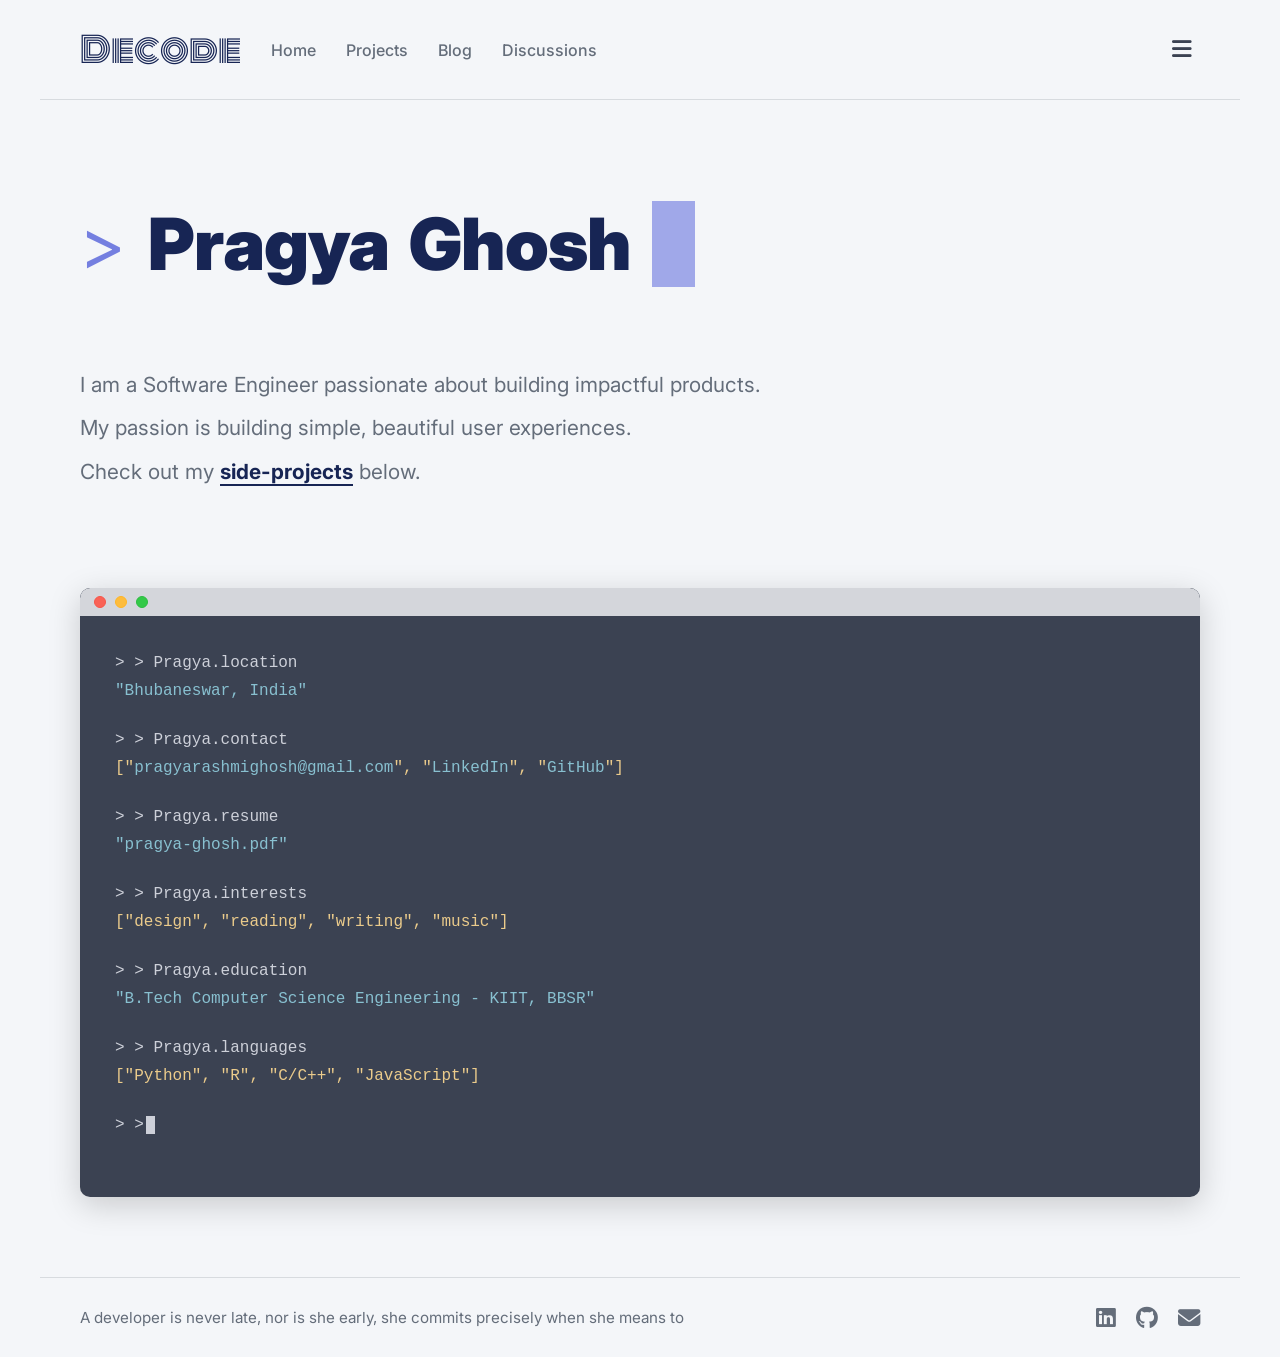
==== commit 8f15a520: "fixed js for navbar active scroll" ====
--- a/developer.html
+++ b/developer.html
@@ -135,7 +135,7 @@
         </div>
     </footer>
 
-    <script src="js/script.js"></script>
+    <script src="js/script.js"></script> 
 
 </body>
 </html>
--- a/css/global.css
+++ b/css/global.css
@@ -484,7 +484,6 @@
 
 .resume-btn:hover {
     background-color: #ffffff;
-    transform: translateY(-2px);
 }
 
 /* CONTACT LAYOUT */
@@ -581,7 +580,6 @@
 
 .contact-form .contact-btn:hover {
     background-color: #ffffff;
-    transform: translateY(-2px);
 }
 
 /* FOOTER */
@@ -598,15 +596,14 @@
     margin-top: auto;
 }
 
-.footer-quote {
+.footer-copyright {
     font-family: 'Courier Prime', monospace;
-    font-size: 0.9rem;
+    font-size: 1rem;
     color: #a0a0a0;
-    font-style: italic;
     max-width: 60%;
 }
 
-.footer-quote:hover {
+.footer-copyright:hover {
     color: var(--pers-accent);
 }
 
@@ -751,4 +748,4 @@
     .skills-grid {
         grid-template-columns: repeat(2, minmax(0, 1fr)); /* 2 columns for phones */
     }
-}+}
--- a/css/developer.css
+++ b/css/developer.css
@@ -1,13 +1,89 @@
-/* BG CHANGE */
+/* =========================================
+   CSS VARIABLES
+========================================= */
+:root {
+    --bg-color: #f4f6f9;         
+    --text-main: #646d7a;        
+    --accent-dark: #172554;      
+    --accent-light: #747fe0;     
+    
+    --border-color: rgba(100, 109, 122, 0.2); 
+    
+    /* Terminal Colors */
+    --term-bg: #3b4252;
+    --term-text: #cdd0d9;
+    --term-string: #88c0d0;
+    --term-array: #ebcb8b;
+}
+
+/* =========================================
+   GLOBAL
+========================================= */
 body {
-    background-color: #f4f6f9;
+    background-color: var(--bg-color);
 }
 
 .starfield {
     display: none;
 }
 
-/* HERO SECTION */
+/* =========================================
+   NAVBAR
+========================================= */
+.navbar {
+    background-color: var(--bg-color); 
+    box-shadow: none !important;
+    
+    border-bottom: 1px solid var(--border-color) !important;
+
+    width: 100%;
+    max-width: 1200px;
+    margin: 0 auto; 
+    padding-left: clamp(20px, 4vw, 40px);
+    padding-right: clamp(20px, 4vw, 40px);
+    box-sizing: border-box;
+    
+    display: flex;
+    align-items: center;
+    justify-content: space-between;
+
+    height: 100px; 
+    position: fixed; 
+    top: 0; 
+    left: 0;
+    right: 0;
+    z-index: 100; 
+}
+
+.navbar .logo {
+    color: var(--accent-dark);
+}
+
+/* NAVBAR TEXT & LINKS */
+.navbar a {
+    color: var(--text-main); 
+    font-family: 'Inter', sans-serif;
+    font-size: 1rem;
+    font-weight: 500;
+    text-decoration: none;
+    transition: color 0.2s ease;
+}
+
+.navbar a:hover {
+    color: var(--accent-dark); 
+}
+
+.menu-btn {
+    color: var(--term-bg);
+}
+
+.menu-btn:hover {
+    color: var(--accent-dark);
+}
+
+/* =========================================
+   HERO SECTION
+========================================= */
 .developer-hero {
     display: flex;
     flex-direction: column;
@@ -33,11 +109,9 @@
 
 /* HERO TITLE*/
 .developer-hero .hero-title {
-    color: #172554; 
-    
-
+    color: var(--accent-dark); 
+    
     font-family: 'Inter', sans-serif; 
-    
     font-size: clamp(3rem, 6vw, 4.5rem);
     font-weight: 900; 
     
@@ -56,7 +130,7 @@
 .prompt-arrow {
     margin-right: 24px;
     flex-shrink: 0;
-    color: #747fe0;
+    color: var(--accent-light);
     font-weight: 400;
 }
 
@@ -80,7 +154,7 @@
     display: inline-block;
     width: 0.6em;
     height: 1.2em;
-    background-color: rgba(116, 127, 224, 0.65);
+    background-color: rgba(116, 127, 224, 0.65); /* Kept as RGBA for the transparency effect */
     vertical-align: -0.15em;
     flex-shrink: 0;
     margin-left: 0;
@@ -94,8 +168,8 @@
 
 /* INTRO PARAGRAPHS */
 .developer-hero p {
-    color: #646d7a;
-    font-size: 1.05rem;
+    color: var(--text-main);
+    font-size: 1.3rem;
     line-height: 1.6;
     font-weight: 400;
     margin: 0 0 10px 0; 
@@ -106,7 +180,7 @@
 }
 
 .developer-hero p a {
-    color: var(--global-nav-bg);
+    color: var(--accent-dark);
     font-weight: 700;
     text-decoration: none;
     border-bottom: 2px solid currentColor;
@@ -116,7 +190,9 @@
     opacity: 0.7;
 }
 
-/* TERMINAL WRAPPER */
+/* =========================================
+   TERMINAL WRAPPER
+========================================= */
 .terminal-wrapper {
     width: 100%;
     max-width: 1200px;
@@ -128,13 +204,13 @@
 
 /* TERMINAL WINDOW */
 .terminal {
-    background: #3b4252;
+    background: var(--term-bg);
     border-radius: 10px;
     overflow: hidden;
     box-shadow: 0 8px 32px rgba(0,0,0,0.18);
     font-family: Monaco, Consolas, 'Lucida Console', monospace;
     width: 100%;
-    max-width: 1050px;
+    max-width: 1200px;
 }
 
 /* TERMINAL CHROME (macOS dots) */
@@ -166,7 +242,7 @@
 /* TERMINAL BODY*/
 .terminal-body {
     padding: 0;
-    color: #cdd0d9;
+    color: var(--term-text);
     font-size: 1rem;
     line-height: 24px;
     border-radius: 0 0 4px 4px;
@@ -190,7 +266,7 @@
 
 /* TERMINAL TEXT TYPES */
 .t-prompt {
-    color: #cdd0d9;
+    color: var(--term-text);
     display: block;
     margin-bottom: 4px;
 }
@@ -200,18 +276,18 @@
 }
 
 .t-string {
-    color: #88c0d0;
+    color: var(--term-string);
     display: block;
 }
 
 .t-array {
-    color: #ebcb8b;
+    color: var(--term-array);
     display: block;
 }
 
 /* TERMINAL LINKS */
 .t-link {
-    color: #88c0d0;
+    color: var(--term-string);
     text-decoration: none;
 }
 
@@ -224,14 +300,69 @@
     display: inline-block;
     width: 0.6em;
     height: 1.1em;
-    background: #cdd0d9;
+    background: var(--term-text);
     vertical-align: text-bottom;
     margin-left: 2px;
     animation: caret 1s steps(1) infinite;
 }
 
-
-
+/* =========================================
+   FOOTER
+========================================= */
+.site-footer {
+    background-color: var(--bg-color); 
+    
+    border-top: 1px solid var(--border-color); 
+    box-shadow: none !important; 
+
+    width: 100%;
+    max-width: 1200px;
+    margin: 0 auto; 
+    padding-left: clamp(20px, 4vw, 40px);
+    padding-right: clamp(20px, 4vw, 40px);
+    box-sizing: border-box;
+    
+    display: flex;
+    align-items: center;
+    justify-content: space-between;
+    height: 80px; 
+    gap: 20px;
+}
+
+/* FOOTER TEXT */
+.footer-quote {
+    color: var(--text-main); 
+    font-size: 0.95rem;
+    font-weight: 400;
+    margin: 0;
+}
+
+.footer-quote:hover {
+    color: var(--accent-dark);
+}
+
+/* FOOTER LINKS */
+.footer-icons {
+    display: flex;
+    gap: 20px;
+    align-items: center;
+}
+
+.footer-icons a {
+    color: var(--text-main);
+    font-size: 1.4rem;
+    text-decoration: none;
+    transition: transform 0.3s ease, color 0.3s ease;
+}
+
+.footer-icons a:hover {
+    color: var(--accent-dark); 
+    transform: translateY(-3px);
+}
+
+/* =========================================
+   MEDIA QUERIES
+========================================= */
 
 /* --- TABLET --- */
 @media (max-width: 1024px) {
@@ -248,8 +379,16 @@
 
 /* --- MOBILE --- */
 @media (max-width: 850px) {
+    .navbar {
+        height: auto; 
+        min-height: 80px;
+        padding-top: 15px;
+        padding-bottom: 15px;
+        flex-wrap: wrap; 
+    }
+
     .developer-hero {
-        margin-top: 170px; 
+        margin-top: 140px; 
         padding-left: 24px;
         padding-right: 24px;
     }
@@ -260,15 +399,14 @@
     }
     
     .developer-hero p {
-        font-size: 1.05rem;
+        font-size: 1rem;
         line-height: 1.5;
-        margin: 0 0 10px 0;
+        margin: 0 0 3px 0;
     }
 
     .terminal-wrapper {
         padding-left: 24px;
         padding-right: 24px;
-
         margin-top: 60px; 
         margin-bottom: 60px;
     }
@@ -286,4 +424,13 @@
     .terminal-row:first-child {
         margin-top: 25px;
     }
+
+    .site-footer {
+        flex-direction: column;
+        justify-content: center;
+        text-align: center;
+        height: auto; 
+        padding-top: 30px;
+        padding-bottom: 30px;
+    }
 }
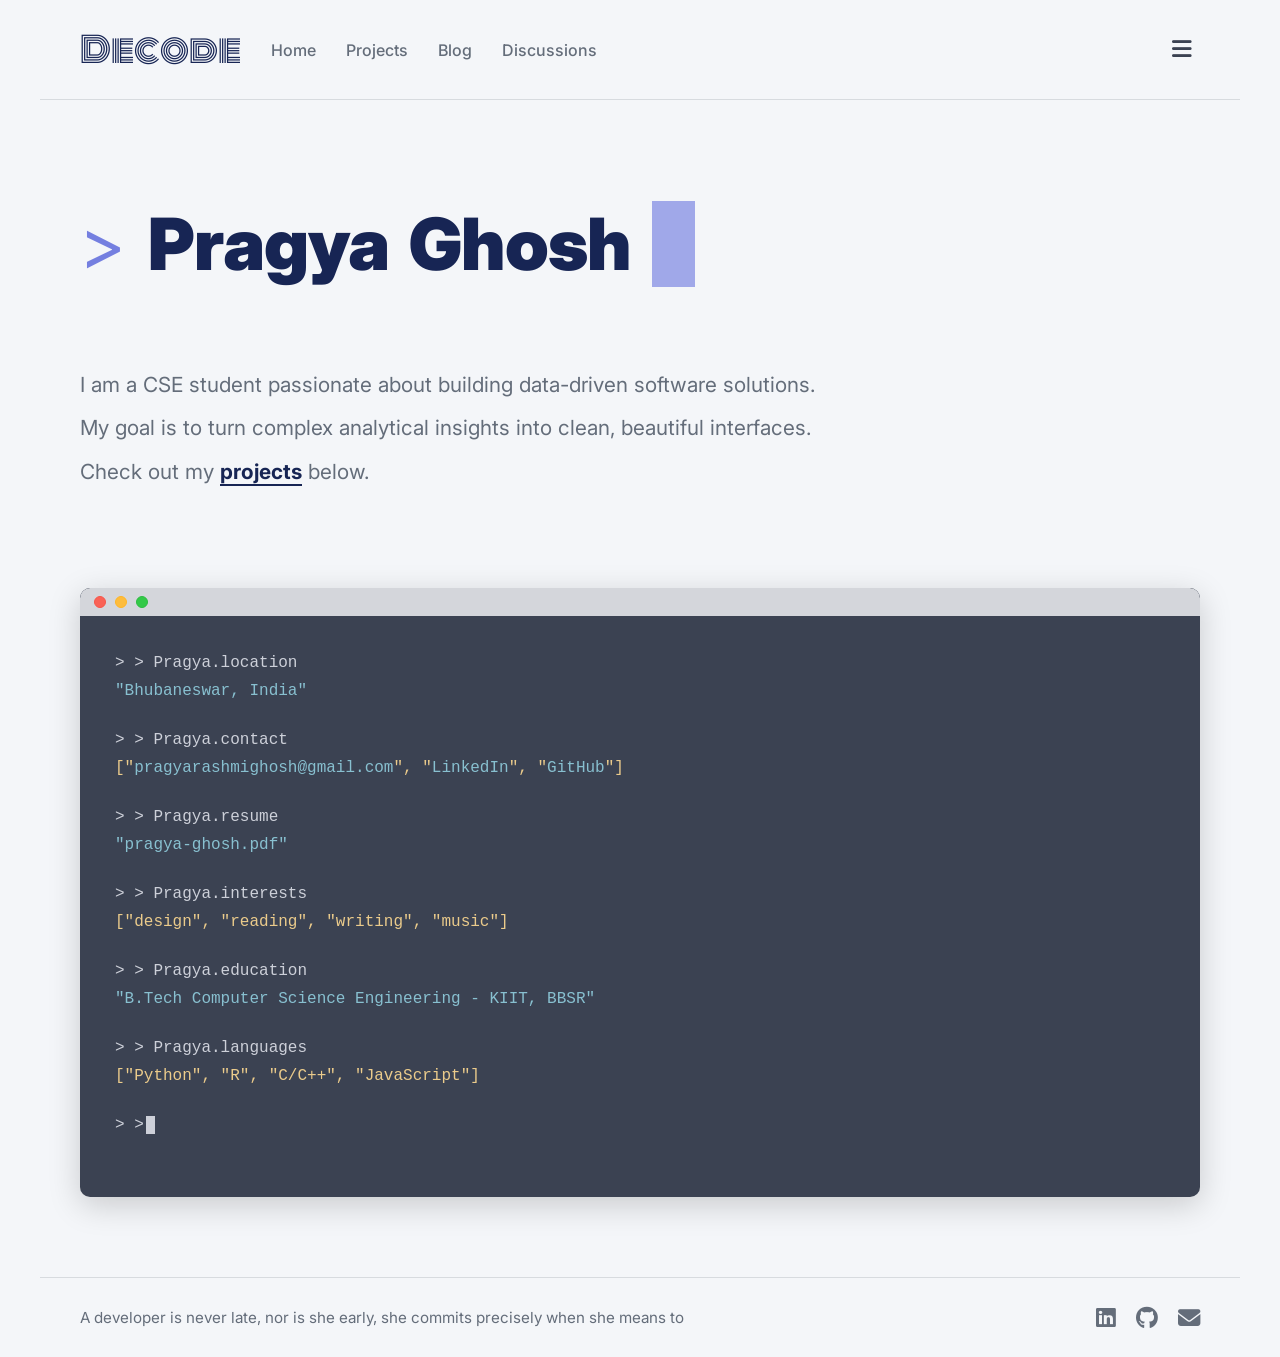
==== commit 6d159127: "changed index footer and dev hero p" ====
--- a/developer.html
+++ b/developer.html
@@ -12,7 +12,7 @@
 <body>
     <!-- NAVBAR -->
     <nav class="navbar">
-        <div class="logo">Decode</div>
+        <a class="logo" href="index.html">Decode</a>
         <ul class="nav-links">
             <li><a href="developer.html#home">Home</a></li>
             <li><a href="developer.html#projects">Projects</a></li>
@@ -69,9 +69,9 @@
                 <span class="prompt-arrow">&gt;</span>
                 <span class="typewriter">Pragya Ghosh</span><span class="type-cursor"></span>
             </h1>
-            <p>I am a Software Engineer passionate about building impactful products.</p>
-            <p>My passion is building simple, beautiful user experiences.</p>
-            <p>Check out my <a href="#projects">side-projects</a> below.</p>
+            <p>I am a CSE student passionate about building data-driven software solutions.</p>
+            <p>My goal is to turn complex analytical insights into clean, beautiful interfaces.</p>
+            <p>Check out my <a href="#projects">projects</a> below.</p>
         </div>
     </section>
 
--- a/css/global.css
+++ b/css/global.css
@@ -86,6 +86,7 @@
 .navbar .logo {
     font-family: 'Monoton', sans-serif;
     color: var(--global-nav-text);
+    text-decoration: none;
     font-size: 2.2rem;
     font-weight: normal;
 }
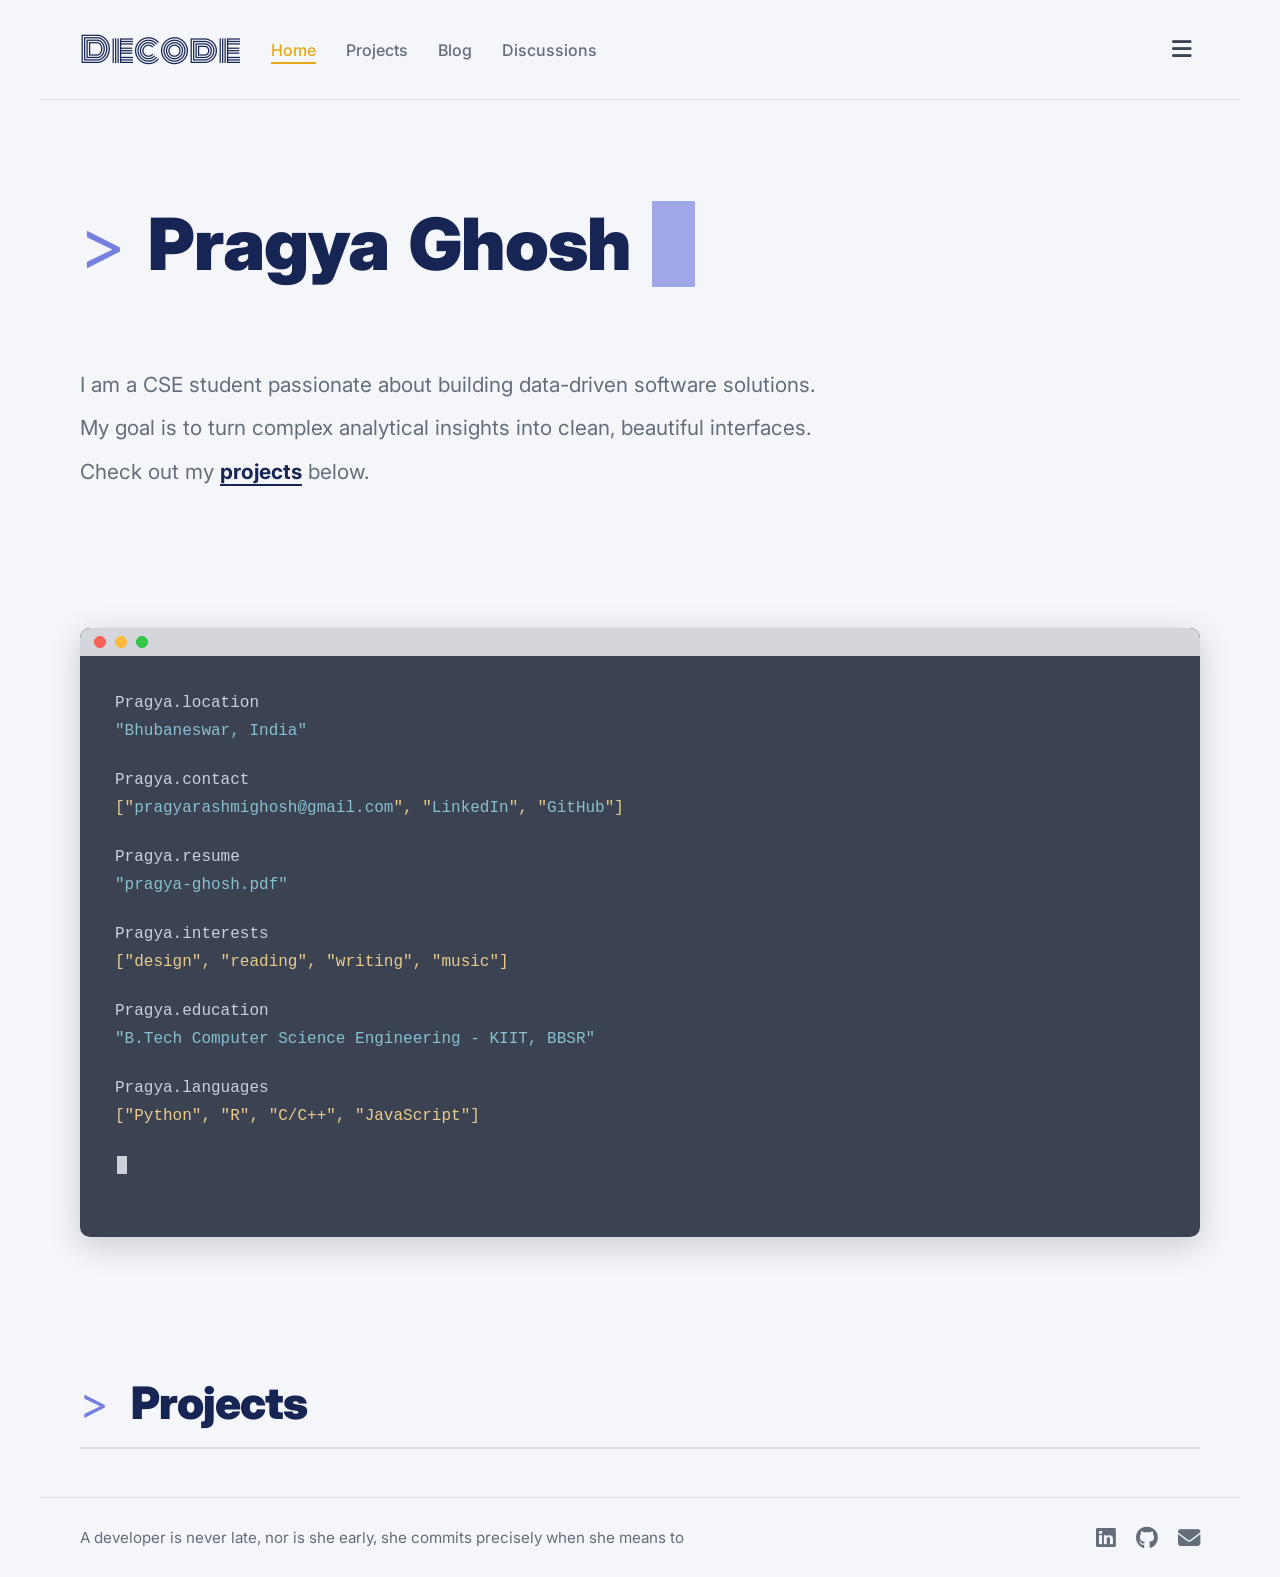
==== commit db6487a4: "added project section with title" ====
--- a/developer.html
+++ b/developer.html
@@ -10,14 +10,15 @@
     <link rel="stylesheet" href="css/developer.css">
 </head>
 <body>
+
     <!-- NAVBAR -->
     <nav class="navbar">
         <a class="logo" href="index.html">Decode</a>
         <ul class="nav-links">
-            <li><a href="developer.html#home">Home</a></li>
-            <li><a href="developer.html#projects">Projects</a></li>
-            <li><a href="developer.html#blog">Blog</a></li>
-            <li><a href="developer.html">Discussions</a></li>
+            <li><a href="#home">Home</a></li>
+            <li><a href="#projects">Projects</a></li>
+            <li><a href="#blog">Blog</a></li>
+            <li><a href="#discussions">Discussions</a></li>
         </ul>
         <button class="menu-btn" id="menu-btn" title="Open Directory">
             <i class="fa-solid fa-bars"></i>
@@ -37,9 +38,9 @@
             <li>
                 <a href="developer.html" class="main-link">Home</a>
                 <ul class="submenu">
-                    <li><a href="developer.html#projects" target="_blank">Projects</a></li>
-                    <li><a href="developer.html#blog" target="_blank">Blog</a></li>
-                    <li><a href="developer.html#discussions" target="_blank">Discussions</a></li>
+                    <li><a href="#projects">Projects</a></li>
+                    <li><a href="#blog">Blog</a></li>
+                    <li><a href="#discussions">Discussions</a></li>
                 </ul>
             </li>
             <li>
@@ -62,10 +63,10 @@
         </ul>
     </div>
 
-    <!-- HERO SECTION -->
-    <section class="developer-hero" id="home">
-        <div class="hero-content">
-            <h1 class="hero-title">
+    <!-- HERO -->
+    <section class="hero" id="home">
+        <div class="content">
+            <h1 class="section-title">
                 <span class="prompt-arrow">&gt;</span>
                 <span class="typewriter">Pragya Ghosh</span><span class="type-cursor"></span>
             </h1>
@@ -75,55 +76,54 @@
         </div>
     </section>
 
-    <!-- TERMINAL INFO WIDGET -->
-    <div class="terminal-wrapper">
+    <!-- TERMINAL -->
+    <div class="section">
         <div class="terminal">
-
             <div class="terminal-chrome">
                 <span class="dot dot-red"></span>
                 <span class="dot dot-yellow"></span>
                 <span class="dot dot-green"></span>
             </div>
-
             <div class="terminal-body">
-
-                <div class="terminal-row">
-                    <span class="t-prompt">&gt; Pragya.location</span>
+                <div class="t-row">
+                    <span class="t-prompt">Pragya.location</span>
                     <span class="t-string">"Bhubaneswar, India"</span>
                 </div>
-
-                <div class="terminal-row">
-                    <span class="t-prompt">&gt; Pragya.contact</span>
+                <div class="t-row">
+                    <span class="t-prompt">Pragya.contact</span>
                     <span class="t-array">["<a class="t-link" href="mailto:pragyarashmighosh@gmail.com">pragyarashmighosh@gmail.com</a>", "<a class="t-link" href="https://www.linkedin.com/in/pragyaghosh-decode/" target="_blank">LinkedIn</a>", "<a class="t-link" href="https://github.com/Pragya-Ghosh" target="_blank">GitHub</a>"]</span>
                 </div>
-
-                <div class="terminal-row">
-                    <span class="t-prompt">&gt; Pragya.resume</span>
+                <div class="t-row">
+                    <span class="t-prompt">Pragya.resume</span>
                     <span class="t-string">"<a class="t-link" href="assets/docs/Pragya_Ghosh_Resume.pdf">pragya-ghosh.pdf</a>"</span>
                 </div>
-
-                <div class="terminal-row">
-                    <span class="t-prompt">&gt; Pragya.interests</span>
+                <div class="t-row">
+                    <span class="t-prompt">Pragya.interests</span>
                     <span class="t-array">["design", "reading", "writing", "music"]</span>
                 </div>
-
-                <div class="terminal-row">
-                    <span class="t-prompt">&gt; Pragya.education</span>
+                <div class="t-row">
+                    <span class="t-prompt">Pragya.education</span>
                     <span class="t-string">"B.Tech Computer Science Engineering - KIIT, BBSR"</span>
                 </div>
-
-                <div class="terminal-row">
-                    <span class="t-prompt">&gt; Pragya.languages</span>
+                <div class="t-row">
+                    <span class="t-prompt">Pragya.languages</span>
                     <span class="t-array">["Python", "R", "C/C++", "JavaScript"]</span>
                 </div>
-
-                <div class="terminal-row">
-                    <span class="t-prompt">&gt;<span class="t-cursor"></span></span>
+                <div class="t-row">
+                    <span class="t-prompt"><span class="t-cursor"></span></span>
                 </div>
-
             </div>
         </div>
     </div>
+
+    <!-- PROJECTS -->
+    <section class="section" id="projects">
+        <h2 class="section-title">
+            <span class="prompt-arrow">&gt;</span>
+            Projects
+        </h2>
+        <!-- project cards go here -->
+    </section>
 
     <!-- FOOTER -->
     <footer class="site-footer">
@@ -135,7 +135,7 @@
         </div>
     </footer>
 
-    <script src="js/script.js"></script> 
+    <script src="js/script.js"></script>
 
 </body>
 </html>
--- a/css/global.css
+++ b/css/global.css
@@ -214,7 +214,7 @@
     color: #000;
     text-decoration: none;
     display: block;
-    margin-bottom: 12px;
+    margin-bottom: 15px;
     text-transform: uppercase;
     letter-spacing: -1px;
     transition: color 0.3s ease;
--- a/css/developer.css
+++ b/css/developer.css
@@ -6,10 +6,7 @@
     --text-main: #646d7a;        
     --accent-dark: #172554;      
     --accent-light: #747fe0;     
-    
     --border-color: rgba(100, 109, 122, 0.2); 
-    
-    /* Terminal Colors */
     --term-bg: #3b4252;
     --term-text: #cdd0d9;
     --term-string: #88c0d0;
@@ -33,20 +30,16 @@
 .navbar {
     background-color: var(--bg-color); 
     box-shadow: none !important;
-    
     border-bottom: 1px solid var(--border-color) !important;
-
     width: 100%;
     max-width: 1200px;
     margin: 0 auto; 
     padding-left: clamp(20px, 4vw, 40px);
     padding-right: clamp(20px, 4vw, 40px);
     box-sizing: border-box;
-    
     display: flex;
     align-items: center;
     justify-content: space-between;
-
     height: 100px; 
     position: fixed; 
     top: 0; 
@@ -59,7 +52,6 @@
     color: var(--accent-dark);
 }
 
-/* NAVBAR TEXT & LINKS */
 .navbar a {
     color: var(--text-main); 
     font-family: 'Inter', sans-serif;
@@ -82,23 +74,60 @@
 }
 
 /* =========================================
-   HERO SECTION
-========================================= */
-.developer-hero {
+   SIDEBAR
+========================================= */
+.sidebar {
+    background: var(--accent-dark);
+}
+
+.sidebar-header {
+    border-bottom: 4px solid var(--bg-color); 
+}
+
+.submenu {
+    border-left: 3px solid color-mix(in srgb, var(--bg-color), transparent 70%);
+}
+
+.sidebar-header h2, #close-btn, .main-link {
+    color: var(--bg-color);
+}
+
+.submenu a {
+    color: var(--bg-color);
+    opacity: 0.7;
+}
+
+.main-link:hover, .submenu a:hover {
+    color: var(--accent-light);
+}
+
+/* =========================================
+   SHARED SECTION LAYOUT
+========================================= */
+.section {
+    width: 100%;
+    max-width: 1200px;
+    margin: 140px auto 0;
+    padding-left: clamp(20px, 4vw, 40px);
+    padding-right: clamp(20px, 4vw, 40px);
+    box-sizing: border-box;
+}
+
+/* =========================================
+   HERO
+========================================= */
+.hero {
+    width: 100%;
+    max-width: 1200px;
+    margin: 140px auto 0;
+    padding-left: clamp(20px, 4vw, 40px);
+    padding-right: clamp(20px, 4vw, 40px);
     display: flex;
     flex-direction: column;
     align-items: flex-start;
-    width: 100%;
-    max-width: 1200px;
-
-    margin: 140px auto 0; 
-    
-    padding-left: clamp(20px, 4vw, 40px);
-    padding-right: clamp(20px, 4vw, 40px);
-}
-
-/* HERO CONTENT WRAPPER*/
-.developer-hero .hero-content {
+}
+
+.hero .content {
     display: flex;
     flex-direction: column;
     align-items: flex-start;
@@ -107,26 +136,39 @@
     width: 100%;
 }
 
-/* HERO TITLE*/
-.developer-hero .hero-title {
+/* =========================================
+   SECTION TITLE
+========================================= */
+.section-title {
     color: var(--accent-dark); 
-    
     font-family: 'Inter', sans-serif; 
-    font-size: clamp(3rem, 6vw, 4.5rem);
     font-weight: 900; 
-    
     text-align: left;
-    margin: 50px 0 70px 0; 
     padding: 0;
     text-shadow: none;
     display: flex;
     align-items: center;
-    line-height: 1.5; 
     letter-spacing: -1px; 
     word-spacing: 8px;
 }
 
-/* PROMPT ARROW */
+.hero .section-title {
+    font-size: clamp(3rem, 6vw, 4.5rem);
+    line-height: 1.5;
+    margin: 50px 0 70px 0; 
+}
+
+.section .section-title {
+    font-size: clamp(1.8rem, 3.5vw, 2.8rem);
+    line-height: 1.2;
+    margin: 0 0 48px 0;
+    padding-bottom: 16px;
+    border-bottom: 2px solid var(--border-color);
+}
+
+/* =========================================
+   PROMPT ARROW
+========================================= */
 .prompt-arrow {
     margin-right: 24px;
     flex-shrink: 0;
@@ -134,7 +176,9 @@
     font-weight: 400;
 }
 
-/* TYPEWRITER */
+/* =========================================
+   TYPEWRITER
+========================================= */
 .typewriter {
     display: inline-block;
     overflow: hidden;
@@ -149,25 +193,28 @@
     to   { width: 7em; } 
 }
 
-/* RIDING CURSOR */
+/* =========================================
+   CURSOR
+========================================= */
 .type-cursor {
     display: inline-block;
     width: 0.6em;
     height: 1.2em;
-    background-color: rgba(116, 127, 224, 0.65); /* Kept as RGBA for the transparency effect */
+    background-color: rgba(116, 127, 224, 0.65);
     vertical-align: -0.15em;
     flex-shrink: 0;
     margin-left: 0;
     animation: caret 1s steps(1) infinite;
 }
 
-/* CARET ANIMATION*/
 @keyframes caret {
     50% { background-color: transparent; }
 }
 
-/* INTRO PARAGRAPHS */
-.developer-hero p {
+/* =========================================
+   INTRO PARAGRAPHS
+========================================= */
+.hero p {
     color: var(--text-main);
     font-size: 1.3rem;
     line-height: 1.6;
@@ -175,34 +222,24 @@
     margin: 0 0 10px 0; 
 }
 
-.developer-hero p:last-of-type {
+.hero p:last-of-type {
     margin-bottom: 0;
 }
 
-.developer-hero p a {
+.hero p a {
     color: var(--accent-dark);
     font-weight: 700;
     text-decoration: none;
     border-bottom: 2px solid currentColor;
 }
 
-.developer-hero p a:hover {
+.hero p a:hover {
     opacity: 0.7;
 }
 
 /* =========================================
-   TERMINAL WRAPPER
-========================================= */
-.terminal-wrapper {
-    width: 100%;
-    max-width: 1200px;
-    margin: 100px auto 80px auto; 
-    padding-left: clamp(20px, 4vw, 40px);
-    padding-right: clamp(20px, 4vw, 40px);
-    box-sizing: border-box;
-}
-
-/* TERMINAL WINDOW */
+   TERMINAL
+========================================= */
 .terminal {
     background: var(--term-bg);
     border-radius: 10px;
@@ -210,10 +247,8 @@
     box-shadow: 0 8px 32px rgba(0,0,0,0.18);
     font-family: Monaco, Consolas, 'Lucida Console', monospace;
     width: 100%;
-    max-width: 1200px;
-}
-
-/* TERMINAL CHROME (macOS dots) */
+}
+
 .terminal-chrome {
     background: #d4d6db;
     border-radius: 10px 10px 0 0;
@@ -221,7 +256,6 @@
     height: 28px;
     display: flex;
     align-items: center;
-    gap: 0;
 }
 
 .dot {
@@ -231,50 +265,31 @@
     margin-left: 9px;
 }
 
-.dot:first-child {
-    margin-left: 0;
-}
-
+.dot:first-child { margin-left: 0; }
 .dot-red    { background-color: #f96256; border: 1px solid #f65549; }
 .dot-yellow { background-color: #fdbc3d; border: 1px solid #ffb524; }
 .dot-green  { background-color: #33c948; border: 1px solid #2dbb41; }
 
-/* TERMINAL BODY*/
 .terminal-body {
-    padding: 0;
     color: var(--term-text);
     font-size: 1rem;
     line-height: 24px;
-    border-radius: 0 0 4px 4px;
-}
-
-/* TERMINAL ROWS */
-.terminal-row {
+}
+
+.t-row {
     line-height: 24px;
-    margin-bottom: 25px;
-    margin-left: 35px;
-    margin-right: 35px;
-}
-
-.terminal-row:first-child {
-    margin-top: 35px;
-}
-
-.terminal-row:last-child {
-    margin-bottom: 60px;
-}
-
-/* TERMINAL TEXT TYPES */
+    margin: 0 35px 25px;
+}
+
+.t-row:first-child { margin-top: 35px; }
+.t-row:last-child  { margin-bottom: 60px; }
+
 .t-prompt {
     color: var(--term-text);
     display: block;
     margin-bottom: 4px;
 }
 
-.t-prompt::before {
-    content: "> ";
-}
-
 .t-string {
     color: var(--term-string);
     display: block;
@@ -285,17 +300,13 @@
     display: block;
 }
 
-/* TERMINAL LINKS */
 .t-link {
     color: var(--term-string);
     text-decoration: none;
 }
 
-.t-link:hover {
-    text-decoration: underline;
-}
-
-/* TERMINAL BLINKING CURSOR */
+.t-link:hover { text-decoration: underline; }
+
 .t-cursor {
     display: inline-block;
     width: 0.6em;
@@ -311,17 +322,14 @@
 ========================================= */
 .site-footer {
     background-color: var(--bg-color); 
-    
     border-top: 1px solid var(--border-color); 
     box-shadow: none !important; 
-
     width: 100%;
     max-width: 1200px;
     margin: 0 auto; 
     padding-left: clamp(20px, 4vw, 40px);
     padding-right: clamp(20px, 4vw, 40px);
     box-sizing: border-box;
-    
     display: flex;
     align-items: center;
     justify-content: space-between;
@@ -329,7 +337,6 @@
     gap: 20px;
 }
 
-/* FOOTER TEXT */
 .footer-quote {
     color: var(--text-main); 
     font-size: 0.95rem;
@@ -337,11 +344,8 @@
     margin: 0;
 }
 
-.footer-quote:hover {
-    color: var(--accent-dark);
-}
-
-/* FOOTER LINKS */
+.footer-quote:hover { color: var(--accent-dark); }
+
 .footer-icons {
     display: flex;
     gap: 20px;
@@ -361,23 +365,19 @@
 }
 
 /* =========================================
-   MEDIA QUERIES
-========================================= */
-
-/* --- TABLET --- */
+   TABLET
+========================================= */
 @media (max-width: 1024px) {
-    .developer-hero {
+    .hero,
+    .section {
         padding-left: 40px;
         padding-right: 40px;
     }
-
-    .terminal-wrapper {
-        padding-left: 40px;
-        padding-right: 40px;
-    }
-}
-
-/* --- MOBILE --- */
+}
+
+/* =========================================
+   MOBILE
+========================================= */
 @media (max-width: 850px) {
     .navbar {
         height: auto; 
@@ -387,50 +387,54 @@
         flex-wrap: wrap; 
     }
 
-    .developer-hero {
-        margin-top: 140px; 
-        padding-left: 24px;
-        padding-right: 24px;
-    }
-
-    .developer-hero .hero-title {
-        font-size: clamp(2.2rem, 7vw, 3.2rem);
-        margin: 20px 0 35px 0; 
-    }
-    
-    .developer-hero p {
-        font-size: 1rem;
-        line-height: 1.5;
-        margin: 0 0 3px 0;
-    }
-
-    .terminal-wrapper {
-        padding-left: 24px;
-        padding-right: 24px;
-        margin-top: 60px; 
-        margin-bottom: 60px;
-    }
-
-    .terminal-body {
-        font-size: 0.9rem;
-    }
-
-    .terminal-row {
+    .hero {
+        margin-top: 100px;
+        padding-left: 28px;
+        padding-right: 28px;
+    }
+
+    .hero .section-title {
+        font-size: clamp(2.4rem, 9vw, 3rem);
+        margin: 32px 0 44px 0;
+        line-height: 1.2;
+        word-spacing: 4px;
+    }
+
+    .hero p {
+        font-size: 1.05rem;
+        line-height: 1.65;
+        margin: 0 0 8px 0;
+    }
+
+    .section {
+        margin-top: 80px;
+        padding-left: 28px;
+        padding-right: 28px;
+    }
+
+    .section .section-title {
+        font-size: clamp(1.6rem, 6vw, 2rem);
+        margin-bottom: 32px;
+    }
+
+    .terminal-body { font-size: 0.88rem; }
+
+    .t-row {
         margin-left: 20px;
         margin-right: 20px;
-        margin-bottom: 20px;
-    }
-    
-    .terminal-row:first-child {
-        margin-top: 25px;
-    }
+        margin-bottom: 18px;
+    }
+
+    .t-row:first-child { margin-top: 24px; }
+    .t-row:last-child  { margin-bottom: 32px; }
 
     .site-footer {
         flex-direction: column;
         justify-content: center;
         text-align: center;
         height: auto; 
-        padding-top: 30px;
-        padding-bottom: 30px;
+        padding-top: 28px;
+        padding-bottom: 28px;
+        gap: 16px;
     }
 }
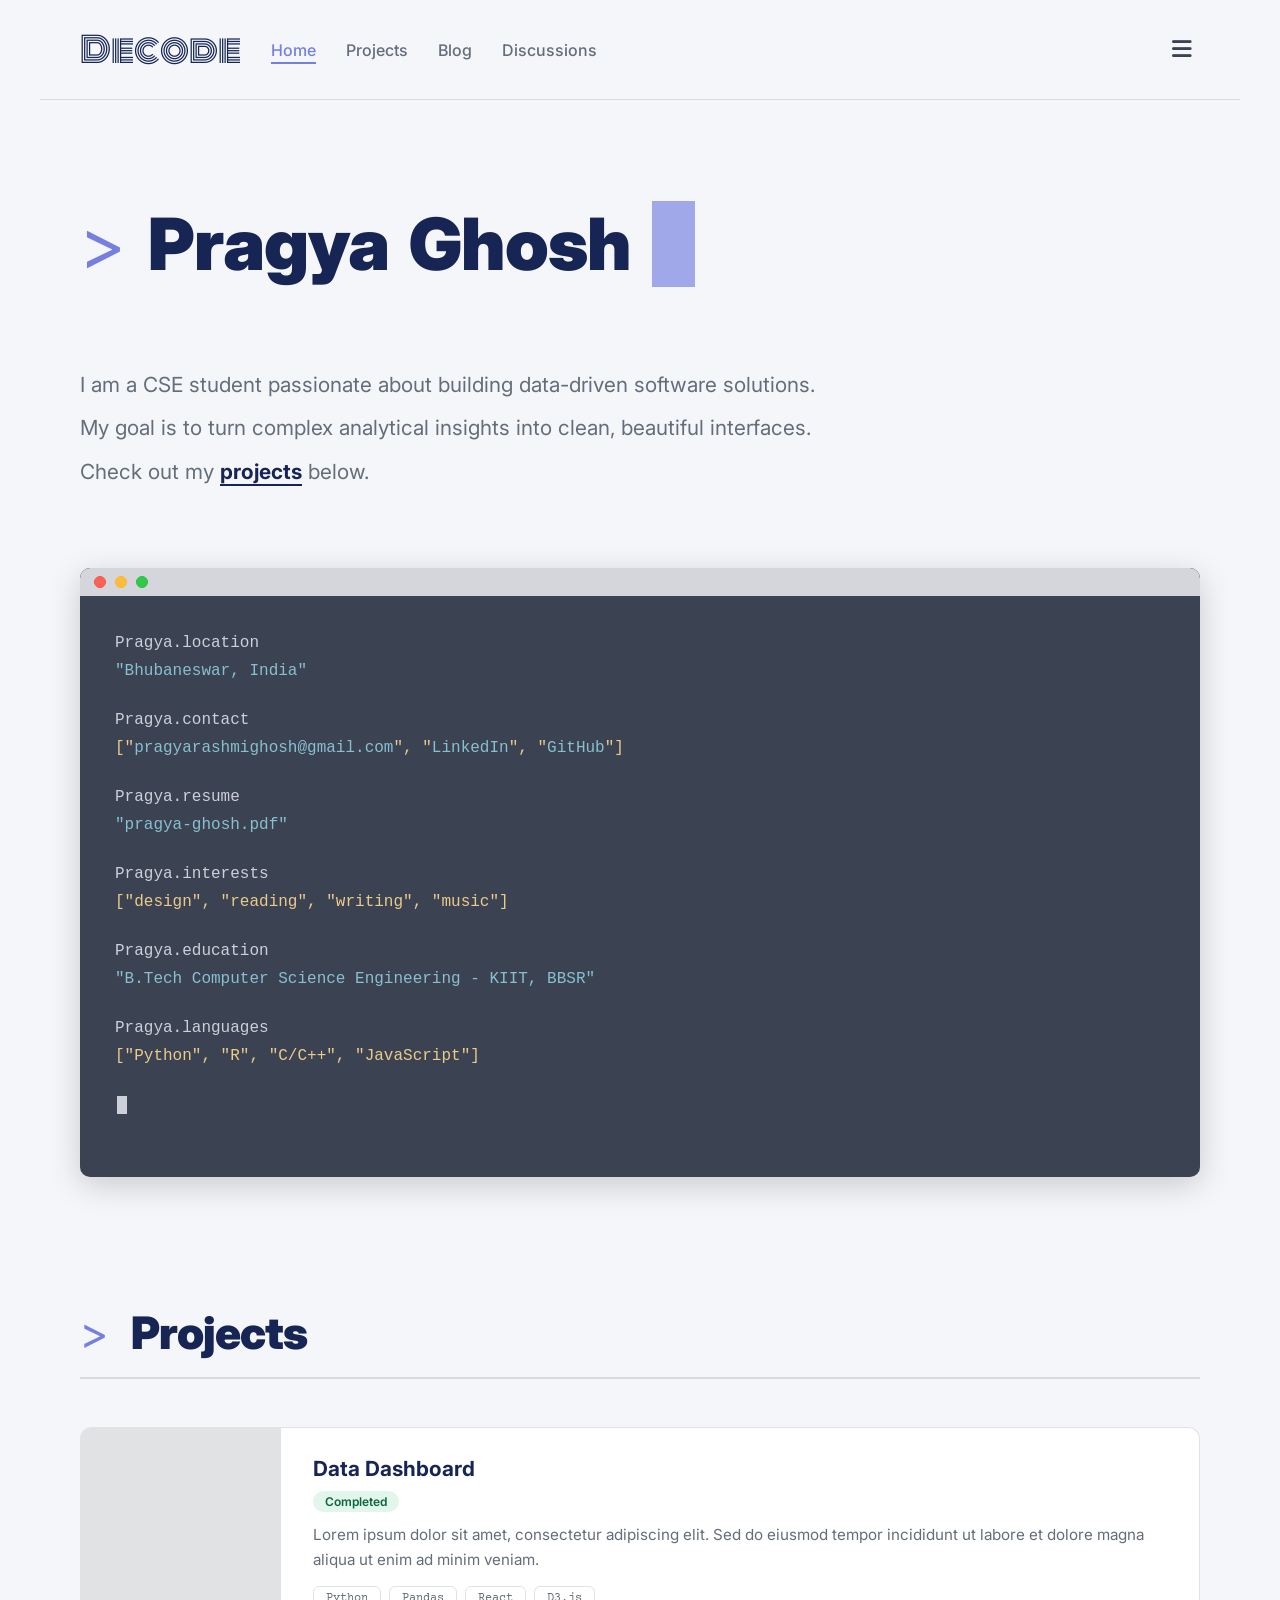
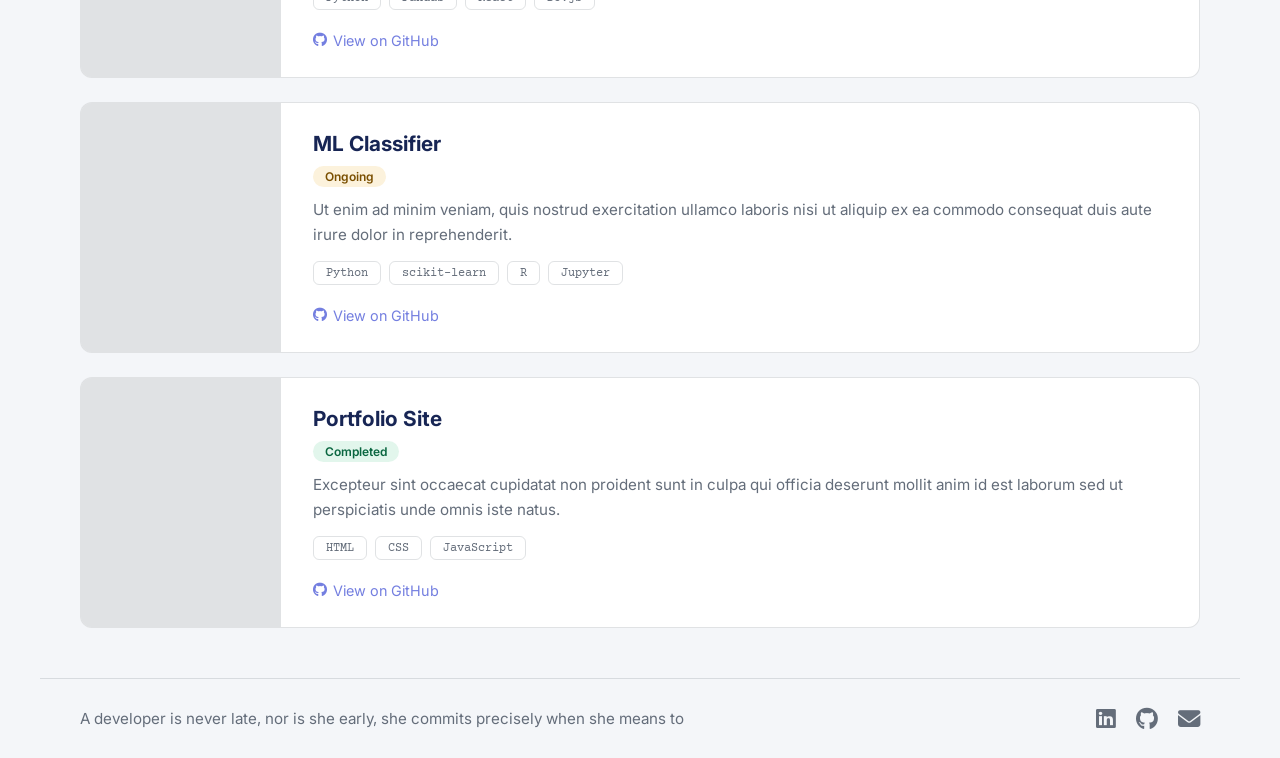
==== commit 3eb93d26: "added project card placeholders + changed navbar active color" ====
--- a/developer.html
+++ b/developer.html
@@ -122,7 +122,73 @@
             <span class="prompt-arrow">&gt;</span>
             Projects
         </h2>
-        <!-- project cards go here -->
+        
+        <div class="projects">
+
+            <div class="project-card">
+                <div class="project-img">
+                    <!-- replace with <img src="..." alt="..."> -->
+                </div>
+                <div class="project-body">
+                    <h3 class="project-name">Data Dashboard</h3>
+                    <div class="project-meta">
+                        <span class="badge badge--done">Completed</span>
+                    </div>
+                    <p class="project-desc">Lorem ipsum dolor sit amet, consectetur adipiscing elit. Sed do eiusmod tempor incididunt ut labore et dolore magna aliqua ut enim ad minim veniam.</p>
+                    <div class="project-tags">
+                        <span class="tag">Python</span>
+                        <span class="tag">Pandas</span>
+                        <span class="tag">React</span>
+                        <span class="tag">D3.js</span>
+                    </div>
+                    <a href="#" class="gh-link" target="_blank">
+                        <i class="fa-brands fa-github"></i> View on GitHub
+                    </a>
+                </div>
+            </div>
+
+            <div class="project-card">
+                <div class="project-img">
+                </div>
+                <div class="project-body">
+                    <h3 class="project-name">ML Classifier</h3>
+                    <div class="project-meta">
+                        <span class="badge badge--wip">Ongoing</span>
+                    </div>
+                    <p class="project-desc">Ut enim ad minim veniam, quis nostrud exercitation ullamco laboris nisi ut aliquip ex ea commodo consequat duis aute irure dolor in reprehenderit.</p>
+                    <div class="project-tags">
+                        <span class="tag">Python</span>
+                        <span class="tag">scikit-learn</span>
+                        <span class="tag">R</span>
+                        <span class="tag">Jupyter</span>
+                    </div>
+                    <a href="#" class="gh-link" target="_blank">
+                        <i class="fa-brands fa-github"></i> View on GitHub
+                    </a>
+                </div>
+            </div>
+
+            <div class="project-card">
+                <div class="project-img">
+                </div>
+                <div class="project-body">
+                    <h3 class="project-name">Portfolio Site</h3>
+                    <div class="project-meta">
+                        <span class="badge badge--done">Completed</span>
+                    </div>
+                    <p class="project-desc">Excepteur sint occaecat cupidatat non proident sunt in culpa qui officia deserunt mollit anim id est laborum sed ut perspiciatis unde omnis iste natus.</p>
+                    <div class="project-tags">
+                        <span class="tag">HTML</span>
+                        <span class="tag">CSS</span>
+                        <span class="tag">JavaScript</span>
+                    </div>
+                    <a href="#" class="gh-link" target="_blank">
+                        <i class="fa-brands fa-github"></i> View on GitHub
+                    </a>
+                </div>
+            </div>
+
+        </div>
     </section>
 
     <!-- FOOTER -->
--- a/css/developer.css
+++ b/css/developer.css
@@ -65,13 +65,19 @@
     color: var(--accent-dark); 
 }
 
+.navbar .nav-links a.active {
+    color: var(--accent-light); 
+    border-bottom: 2px solid var(--accent-light);
+}
+
 .menu-btn {
     color: var(--term-bg);
 }
 
 .menu-btn:hover {
-    color: var(--accent-dark);
-}
+    color: var(--accent-light);
+}
+
 
 /* =========================================
    SIDEBAR
@@ -107,10 +113,14 @@
 .section {
     width: 100%;
     max-width: 1200px;
-    margin: 140px auto 0;
+    margin: 80px auto 0;
     padding-left: clamp(20px, 4vw, 40px);
     padding-right: clamp(20px, 4vw, 40px);
     box-sizing: border-box;
+}
+
+.section:last-of-type {
+    margin-bottom: 50px;
 }
 
 /* =========================================
@@ -317,6 +327,118 @@
     animation: caret 1s steps(1) infinite;
 }
 
+
+/* =========================================
+   PROJECT CARDS
+========================================= */
+.projects {
+    display: flex;
+    flex-direction: column;
+    gap: 24px;
+}
+
+.project-card {
+    display: flex;
+    border: 1px solid var(--border-color);
+    border-radius: 12px;
+    overflow: hidden;
+    background: #ffffff;
+}
+
+.project-img {
+    width: 200px;
+    min-width: 200px;
+    min-height: 220px;
+    background: var(--border-color);
+    flex-shrink: 0;
+}
+
+.project-img img {
+    width: 100%;
+    height: 100%;
+    object-fit: cover;
+    display: block;
+}
+
+.project-body {
+    padding: 28px 32px;
+    display: flex;
+    flex-direction: column;
+    gap: 10px;
+    flex: 1;
+}
+
+.project-name {
+    font-size: 1.3rem;
+    font-weight: 700;
+    color: var(--accent-dark);
+    margin: 0;
+}
+
+.project-meta {
+    display: flex;
+    align-items: center;
+    gap: 10px;
+}
+
+.badge {
+    font-size: 0.75rem;
+    padding: 3px 12px;
+    border-radius: 20px;
+    font-weight: 600;
+}
+
+.badge--done {
+    background: rgba(20, 180, 100, 0.12);
+    color: #0a6640;
+}
+
+.badge--wip {
+    background: rgba(230, 168, 23, 0.15);
+    color: #7a4f00;
+}
+
+.project-desc {
+    font-size: 0.95rem;
+    color: var(--text-main);
+    line-height: 1.65;
+    margin: 0;
+}
+
+.project-tags {
+    display: flex;
+    flex-wrap: wrap;
+    gap: 8px;
+    margin-top: 4px;
+}
+
+.tag {
+    font-size: 0.78rem;
+    padding: 4px 12px;
+    border-radius: 6px;
+    border: 1px solid var(--border-color);
+    color: var(--text-main);
+    font-family: 'Courier Prime', monospace;
+}
+
+.gh-link {
+    margin-top: auto;
+    padding-top: 12px;
+    font-size: 0.9rem;
+    color: var(--accent-light);
+    text-decoration: none;
+    display: flex;
+    align-items: center;
+    gap: 6px;
+    width: fit-content;
+}
+
+.gh-link:hover {
+    color: var(--accent-dark);
+}
+
+
+
 /* =========================================
    FOOTER
 ========================================= */
@@ -360,7 +482,7 @@
 }
 
 .footer-icons a:hover {
-    color: var(--accent-dark); 
+    color: var(--accent-light); 
     transform: translateY(-3px);
 }
 
@@ -388,7 +510,7 @@
     }
 
     .hero {
-        margin-top: 100px;
+        margin-top: 140px;
         padding-left: 28px;
         padding-right: 28px;
     }
@@ -407,7 +529,7 @@
     }
 
     .section {
-        margin-top: 80px;
+        margin-top: 10px;
         padding-left: 28px;
         padding-right: 28px;
     }
@@ -415,6 +537,10 @@
     .section .section-title {
         font-size: clamp(1.6rem, 6vw, 2rem);
         margin-bottom: 32px;
+    }
+
+    .terminal {
+        margin-top: 50px;
     }
 
     .terminal-body { font-size: 0.88rem; }
@@ -427,6 +553,19 @@
 
     .t-row:first-child { margin-top: 24px; }
     .t-row:last-child  { margin-bottom: 32px; }
+
+    .project-card {
+        flex-direction: column;
+    }
+
+    .project-img {
+        width: 100%;
+        min-height: 160px;
+    }
+
+    .project-body {
+        padding: 20px 24px;
+    }
 
     .site-footer {
         flex-direction: column;
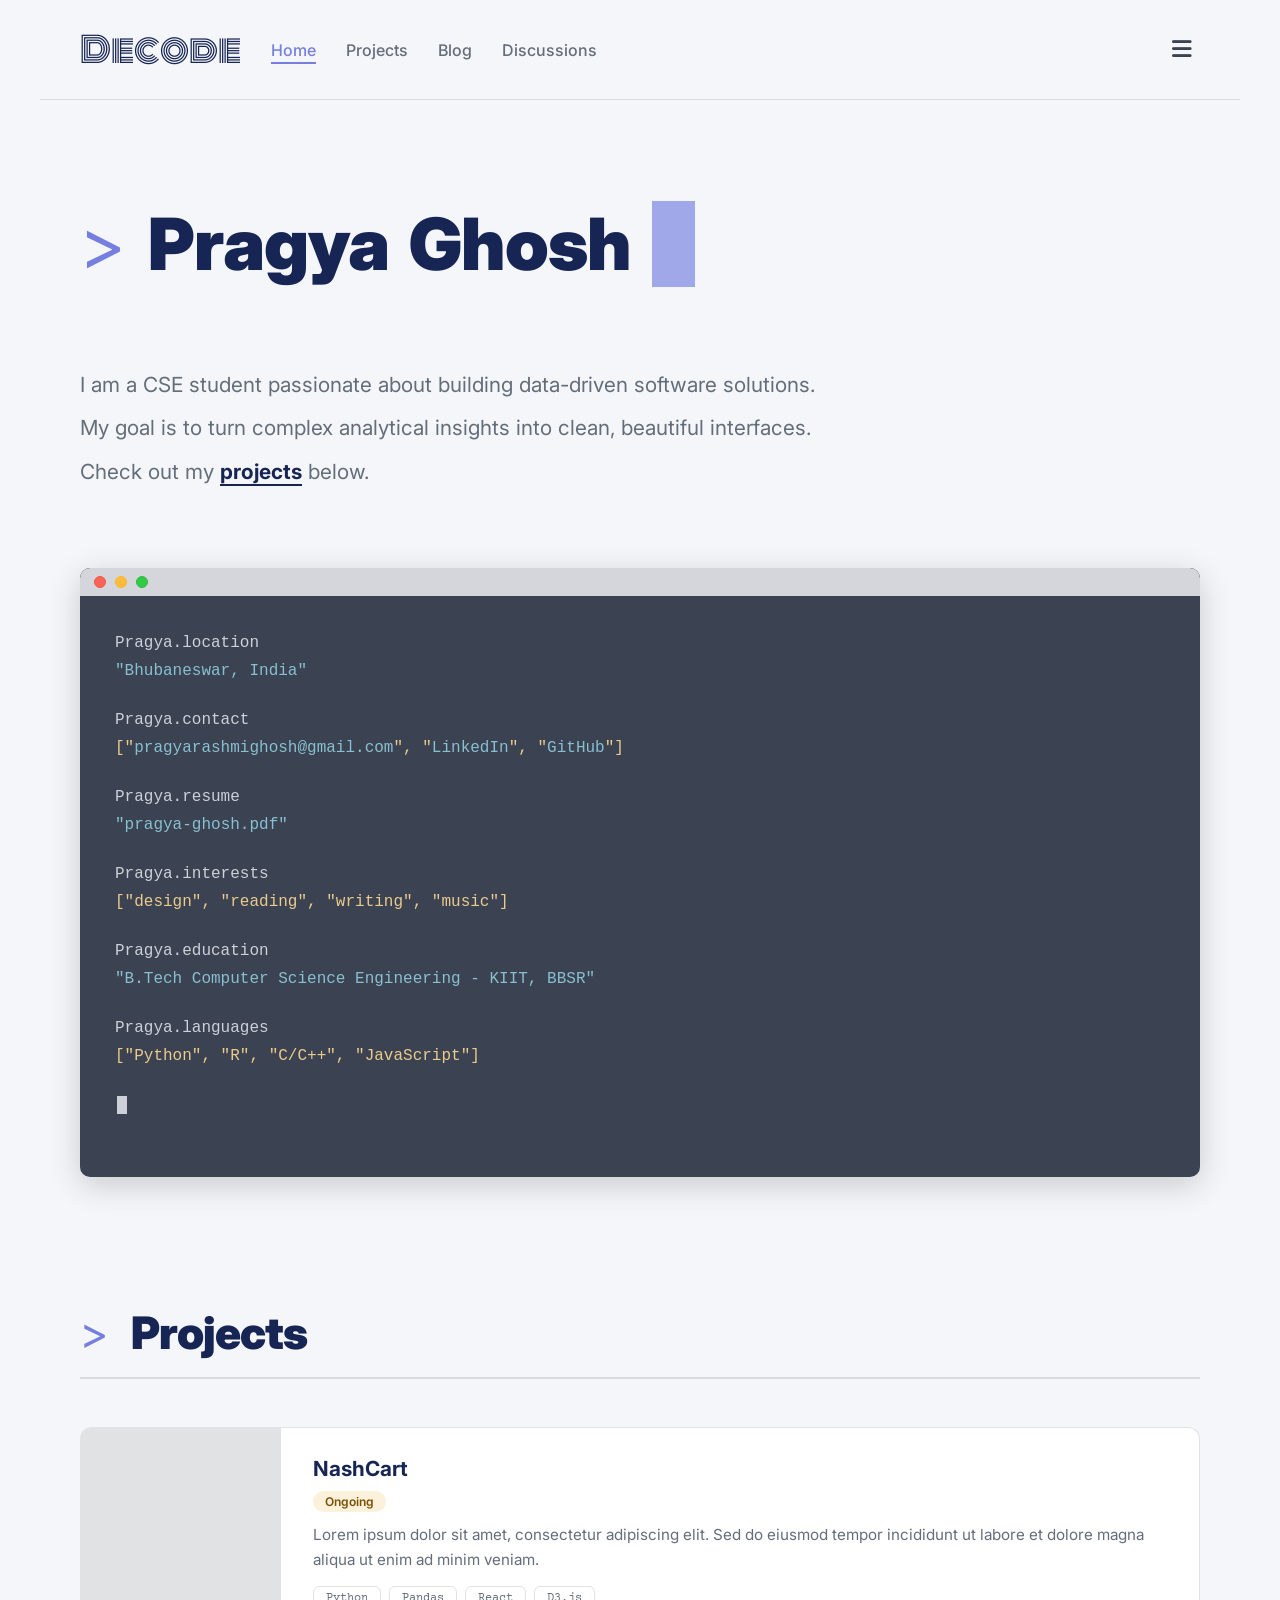
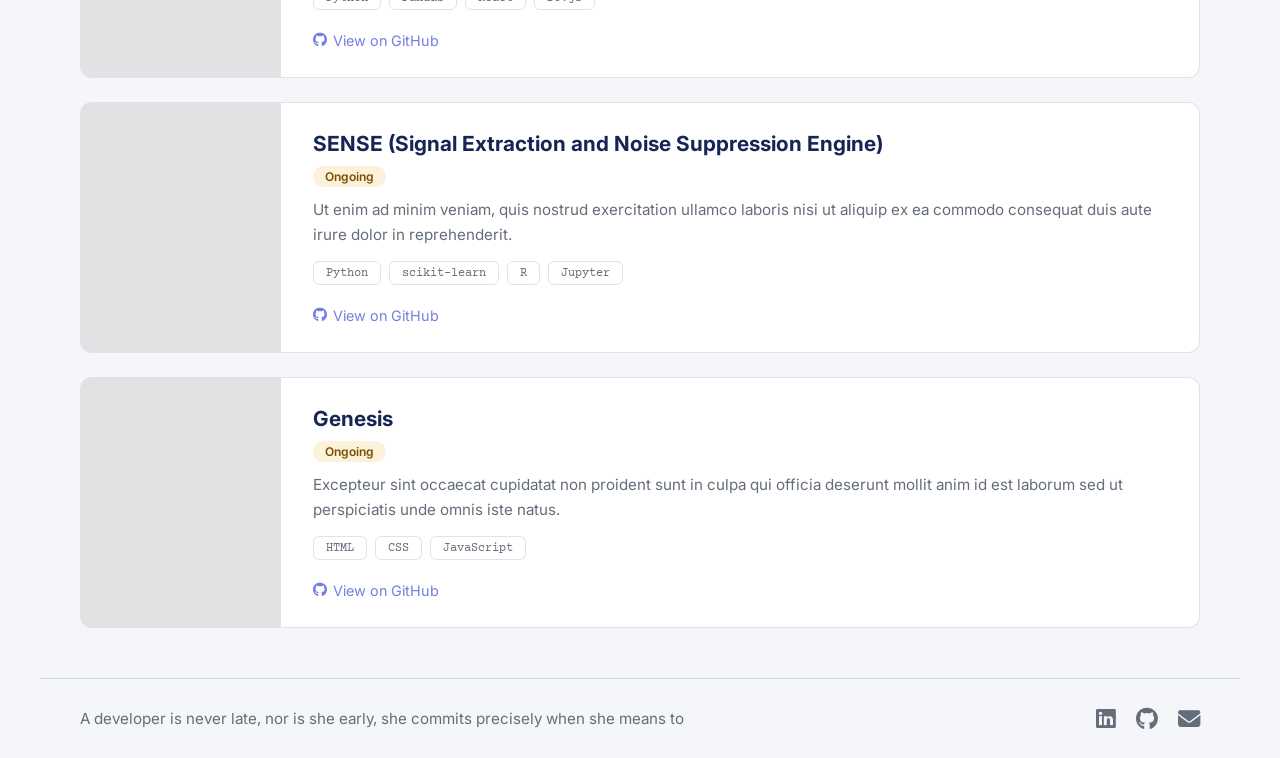
==== commit ccbd5127: "changed project titles" ====
--- a/developer.html
+++ b/developer.html
@@ -130,9 +130,9 @@
                     <!-- replace with <img src="..." alt="..."> -->
                 </div>
                 <div class="project-body">
-                    <h3 class="project-name">Data Dashboard</h3>
+                    <h3 class="project-name">NashCart</h3>
                     <div class="project-meta">
-                        <span class="badge badge--done">Completed</span>
+                        <span class="badge badge--wip">Ongoing</span>
                     </div>
                     <p class="project-desc">Lorem ipsum dolor sit amet, consectetur adipiscing elit. Sed do eiusmod tempor incididunt ut labore et dolore magna aliqua ut enim ad minim veniam.</p>
                     <div class="project-tags">
@@ -151,7 +151,7 @@
                 <div class="project-img">
                 </div>
                 <div class="project-body">
-                    <h3 class="project-name">ML Classifier</h3>
+                    <h3 class="project-name">SENSE (Signal Extraction and Noise Suppression Engine)</h3>
                     <div class="project-meta">
                         <span class="badge badge--wip">Ongoing</span>
                     </div>
@@ -172,9 +172,9 @@
                 <div class="project-img">
                 </div>
                 <div class="project-body">
-                    <h3 class="project-name">Portfolio Site</h3>
+                    <h3 class="project-name">Genesis</h3>
                     <div class="project-meta">
-                        <span class="badge badge--done">Completed</span>
+                        <span class="badge badge--wip">Ongoing</span>
                     </div>
                     <p class="project-desc">Excepteur sint occaecat cupidatat non proident sunt in culpa qui officia deserunt mollit anim id est laborum sed ut perspiciatis unde omnis iste natus.</p>
                     <div class="project-tags">
